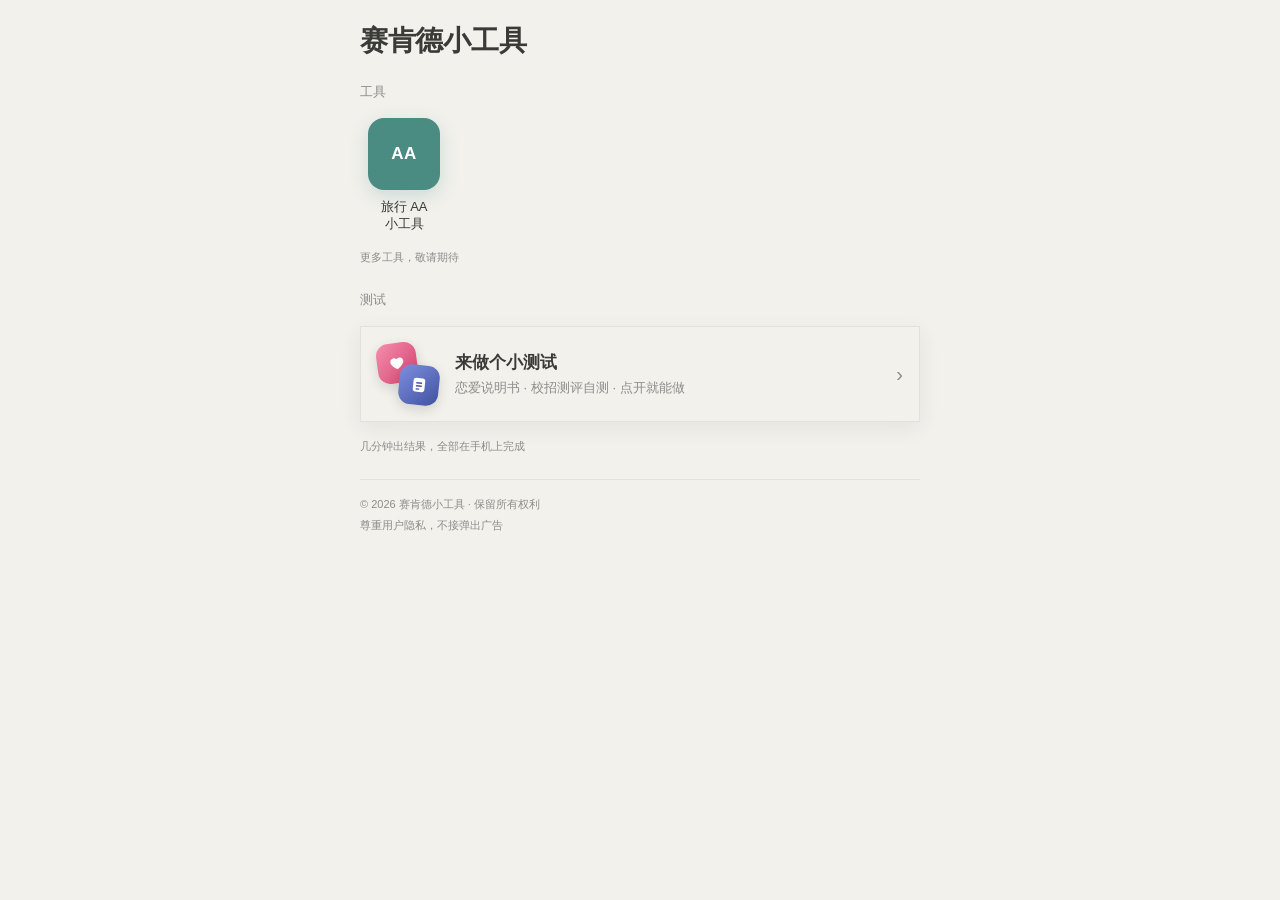
==== index.html @ a58ffacf "AA 入口恢复原样（图标只改网站 favicon）" ====
<!doctype html>
<html lang="zh-CN">
<head>
<meta charset="utf-8" />
<meta name="viewport" content="width=device-width, initial-scale=1, viewport-fit=cover" />
<title>赛肯德小工具</title>
<meta name="description" content="赛肯德小工具 · 旅行、出行、过日子用得上的小工具集合。" />
<meta name="theme-color" content="#4a8c82" media="(prefers-color-scheme: light)" />
<meta name="theme-color" content="#171917" media="(prefers-color-scheme: dark)" />
<meta name="apple-mobile-web-app-capable" content="yes" />
<meta name="mobile-web-app-capable" content="yes" />
<meta name="format-detection" content="telephone=no" />
<link rel="icon" href="data:image/svg+xml,%3Csvg xmlns='http://www.w3.org/2000/svg' viewBox='0 0 64 64'%3E%3Cdefs%3E%3ClinearGradient id='g' x1='0' y1='0' x2='1' y2='1'%3E%3Cstop offset='0' stop-color='%2363b8a9'/%3E%3Cstop offset='1' stop-color='%2331665e'/%3E%3C/linearGradient%3E%3C/defs%3E%3Crect width='64' height='64' rx='18' fill='url(%23g)'/%3E%3Cpath d='M43 22c-1.5-3.5-6-5.5-11.5-5.5-6.5 0-11 2.8-11 7.2 0 4.2 4.4 5.6 11 6.6 6.6 1 11 2.8 11 7.2 0 4.4-4.8 7.2-11.5 7.2-5.6 0-10.3-2-11.7-5.6' fill='none' stroke='%23fff' stroke-width='6.2' stroke-linecap='round'/%3E%3C/svg%3E" />
<link rel="apple-touch-icon" href="/icons/icon-brand-180.png" />
<style>
  :root {
    color-scheme: light dark;
    /* 设计令牌：字阶 5 档、间距 8pt 栅格、圆角两档（与工具页保持一致） */
    --fs-hero: 28px;
    --fs-title: 17px;
    --fs-body: 15px;
    --fs-sub: 13px;
    --fs-cap: 11px;
    --fw-regular: 400;
    --fw-medium: 500;
    --fw-semibold: 600;

    --sp-1: 4px; --sp-2: 8px; --sp-3: 12px; --sp-4: 16px; --sp-5: 24px;
    --r-card: 16px; --r-control: 12px; --r-pill: 999px;
    --tap-min: 44px; --btn-lg: 48px;

    --accent: #4a8c82;
    --accent: light-dark(#4a8c82, #7fbcb0);
    --accent-soft: #e9f2ef;
    --accent-soft: light-dark(#e9f2ef, rgba(127, 188, 176, .16));
    --accent-ink: #ffffff;
    --accent-ink: light-dark(#ffffff, #10181a);

    --text: rgba(42, 42, 38, .92);
    --text: light-dark(rgba(42, 42, 38, .92), rgba(238, 237, 233, .94));
    --muted: rgba(42, 42, 38, .5);
    --muted: light-dark(rgba(42, 42, 38, .5), rgba(238, 237, 233, .56));
    --line: rgba(42, 42, 38, .08);
    --line: light-dark(rgba(42, 42, 38, .08), rgba(255, 255, 255, .1));
    --surface: #ffffff;
    --surface: light-dark(#ffffff, #1c1e1d);
    --bg: #f2f1ec;
    --bg: light-dark(#f2f1ec, #171917);
  }
  * { box-sizing: border-box; }
  html, body { margin: 0; padding: 0; }
  body {
    background: var(--bg); color: var(--text);
    font-family: -apple-system, BlinkMacSystemFont, "PingFang SC", "Hiragino Sans GB", "Microsoft YaHei", sans-serif;
    font-size: var(--fs-body); line-height: 1.55;
    -webkit-font-smoothing: antialiased;
    padding: var(--sp-5) var(--sp-4) calc(var(--sp-5) + env(safe-area-inset-bottom));
    font-variant-numeric: tabular-nums;
    touch-action: manipulation;   /* 关掉连点两下触发的页面缩放 */
  }
  .wrap { max-width: 560px; margin: 0 auto; display: flex; flex-direction: column; gap: var(--sp-5); }

  .hero { display: flex; flex-direction: column; gap: var(--sp-3); }
  .hero h1 { margin: 0; font-size: var(--fs-hero); font-weight: var(--fw-semibold); line-height: 1.2; letter-spacing: -.01em; }
  .sec { display: flex; flex-direction: column; gap: var(--sp-4); }
  .sec h2 { margin: 0; font-size: var(--fs-sub); font-weight: var(--fw-medium); color: var(--muted); }

  .apps { display: flex; flex-wrap: wrap; gap: var(--sp-4); }
  .app {
    width: 88px; display: flex; flex-direction: column; align-items: center; gap: var(--sp-2);
    text-decoration: none; color: inherit; border-radius: var(--r-control);
  }
  .app-icon {
    width: 72px; height: 72px; border-radius: var(--r-card);
    background: var(--accent); color: var(--accent-ink);
    display: flex; align-items: center; justify-content: center;
    font-size: var(--fs-title); font-weight: var(--fw-semibold); letter-spacing: .03em;
    box-shadow: 0 6px 18px rgba(74, 140, 130, .22);
    transition: transform .14s ease;
  }
  .app:active .app-icon { transform: scale(.94); }
  .app:focus-visible { outline: 2px solid var(--accent); outline-offset: 4px; }
  .app-name { font-size: var(--fs-sub); line-height: 1.35; text-align: center; }

  /* 测试：与「工具」同级的入口，做成整宽卡片，比图标更大更醒目 */
  .feature {
    display: flex; align-items: center; gap: var(--sp-4);
    padding: var(--sp-4);
    border-radius: var(--r-big);
    text-decoration: none; color: inherit;
    background: var(--feature-bg);
    border: 1px solid var(--line);
    box-shadow: 0 6px 20px rgba(42, 42, 38, .07);
    transition: transform .14s ease, box-shadow .14s ease;
  }
  :root { --feature-bg: light-dark(linear-gradient(112deg, #fff2f7 0%, #ffffff 46%, #f1f4ff 100%), linear-gradient(112deg, rgba(245,143,174,.16) 0%, rgba(28,30,29,1) 46%, rgba(124,142,222,.16) 100%)); }
  .feature:active { transform: scale(.985); box-shadow: 0 3px 12px rgba(42, 42, 38, .1); }
  .feature:focus-visible { outline: 2px solid var(--accent); outline-offset: 3px; }

  .f-ic { flex: 0 0 auto; position: relative; width: 62px; height: 62px; }
  .f-ic span {
    position: absolute; width: 40px; height: 40px; border-radius: 12px;
    display: flex; align-items: center; justify-content: center;
    box-shadow: 0 4px 12px rgba(42, 42, 38, .16);
  }
  .f-ic span svg { width: 22px; height: 22px; display: block; }
  .f-ic .b1 { left: 0; top: 0; background: linear-gradient(135deg, #f58fae, #d2416f); transform: rotate(-8deg); }
  .f-ic .b2 { right: 0; bottom: 0; background: linear-gradient(135deg, #7c8ede, #41539f); transform: rotate(6deg); }

  .f-tx { flex: 1 1 auto; min-width: 0; display: flex; flex-direction: column; gap: 2px; }
  .f-tx strong { font-size: var(--fs-title); font-weight: var(--fw-semibold); }
  .f-tx span { font-size: var(--fs-sub); color: var(--muted); }
  .f-go { flex: 0 0 auto; color: var(--muted); font-size: 20px; line-height: 1; }

  .more { margin: 0; font-size: var(--fs-cap); color: var(--muted); }
  .ft { display: flex; flex-direction: column; gap: var(--sp-1); border-top: 1px solid var(--line); padding-top: var(--sp-4); }
  .ft p { margin: 0; font-size: var(--fs-cap); color: var(--muted); }

  @media (prefers-reduced-motion: reduce) { * { animation: none !important; transition: none !important; } }
</style>
</head>
<body>
  <main class="wrap">
    <header class="hero">
      <h1>赛肯德小工具</h1>
    </header>

    <section class="sec" aria-labelledby="tools-title">
      <h2 id="tools-title">工具</h2>
      <div class="apps">
        <a class="app" href="https://aa.saikende.cn/">
          <span class="app-icon" aria-hidden="true">AA</span>
          <span class="app-name">旅行 AA<br />小工具</span>
        </a>
      </div>
      <p class="more">更多工具，敬请期待</p>
    </section>

    <section class="sec" aria-labelledby="tests-title">
      <h2 id="tests-title">测试</h2>
      <a class="feature" href="./tests/">
        <span class="f-ic" aria-hidden="true">
          <span class="b1">
            <svg viewBox="0 0 64 64" fill="none"><path d="M32 50S13 39.6 13 27.6A10.6 10.6 0 0 1 32 21.2 10.6 10.6 0 0 1 51 27.6C51 39.6 32 50 32 50z" fill="#fff" /></svg>
          </span>
          <span class="b2">
            <svg viewBox="0 0 64 64" fill="none"><rect x="15" y="12" width="34" height="40" rx="8" fill="#fff" /><rect x="23" y="24" width="18" height="4" rx="2" fill="#41539f" /><rect x="23" y="33" width="18" height="4" rx="2" fill="#41539f" /><rect x="23" y="42" width="11" height="4" rx="2" fill="#41539f" /></svg>
          </span>
        </span>
        <span class="f-tx">
          <strong>来做个小测试</strong>
          <span>恋爱说明书 · 校招测评自测 · 点开就能做</span>
        </span>
        <span class="f-go" aria-hidden="true">›</span>
      </a>
      <p class="more">几分钟出结果，全部在手机上完成</p>
    </section>

    <footer class="ft">
      <p>© 2026 赛肯德小工具 · 保留所有权利</p>
      <p>尊重用户隐私，不接弹出广告</p>
    </footer>
  </main>
</body>
</html>
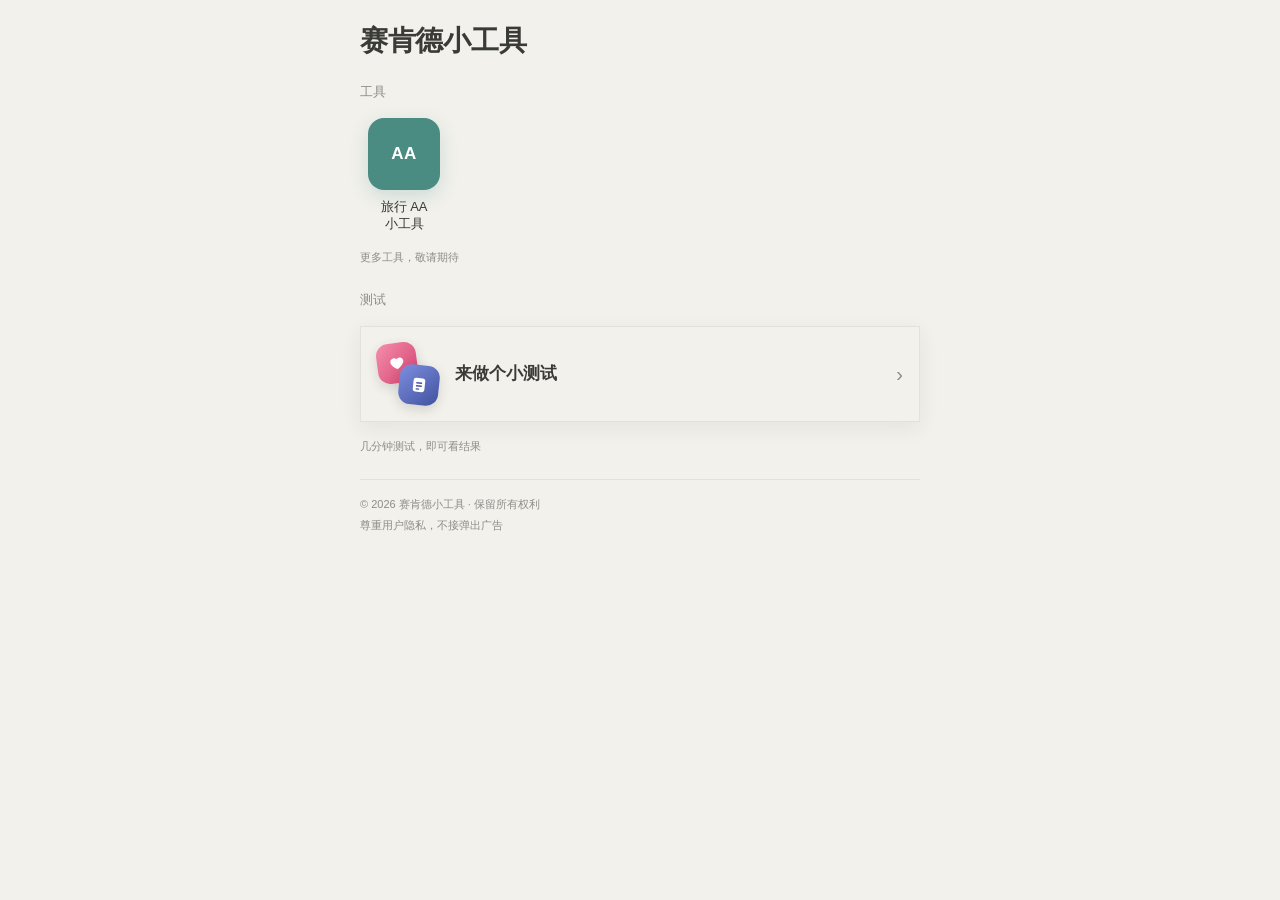
==== commit 06d33dbf: "图标改为蓝白渐变+断裂S；首页测试入口去掉问卷名称；文案调整" ====
--- a/index.html
+++ b/index.html
@@ -10,7 +10,7 @@
 <meta name="apple-mobile-web-app-capable" content="yes" />
 <meta name="mobile-web-app-capable" content="yes" />
 <meta name="format-detection" content="telephone=no" />
-<link rel="icon" href="data:image/svg+xml,%3Csvg xmlns='http://www.w3.org/2000/svg' viewBox='0 0 64 64'%3E%3Cdefs%3E%3ClinearGradient id='g' x1='0' y1='0' x2='1' y2='1'%3E%3Cstop offset='0' stop-color='%2363b8a9'/%3E%3Cstop offset='1' stop-color='%2331665e'/%3E%3C/linearGradient%3E%3C/defs%3E%3Crect width='64' height='64' rx='18' fill='url(%23g)'/%3E%3Cpath d='M43 22c-1.5-3.5-6-5.5-11.5-5.5-6.5 0-11 2.8-11 7.2 0 4.2 4.4 5.6 11 6.6 6.6 1 11 2.8 11 7.2 0 4.4-4.8 7.2-11.5 7.2-5.6 0-10.3-2-11.7-5.6' fill='none' stroke='%23fff' stroke-width='6.2' stroke-linecap='round'/%3E%3C/svg%3E" />
+<link rel="icon" href="data:image/svg+xml,%3Csvg xmlns='http://www.w3.org/2000/svg' viewBox='0 0 64 64'%3E%3Cdefs%3E%3ClinearGradient id='bg' x1='0' y1='0' x2='1' y2='1'%3E%3Cstop offset='0' stop-color='%23a9c8ff'/%3E%3Cstop offset='.5' stop-color='%235b8cf5'/%3E%3Cstop offset='1' stop-color='%231c47c4'/%3E%3C/linearGradient%3E%3ClinearGradient id='sh' x1='0' y1='1' x2='0' y2='0'%3E%3Cstop offset='0' stop-color='%23ffffff' stop-opacity='0'/%3E%3Cstop offset='1' stop-color='%23ffffff' stop-opacity='.22'/%3E%3C/linearGradient%3E%3C/defs%3E%3Crect width='64' height='64' rx='18' fill='url(%23bg)'/%3E%3Crect width='64' height='64' rx='18' fill='url(%23sh)'/%3E%3Cpath d='M45 23c-2-6.6-7.5-9-13.5-9-7 0-12.5 3.6-12.5 9 0 4.4 3.6 6.6 9.5 8' fill='none' stroke='%23ffffff' stroke-width='7.6' stroke-linecap='round'/%3E%3Cpath d='M36 33.5c6.5 1.7 9 4.1 9 8 0 5.7-5.8 9.1-13 9.1-6.5 0-11.4-2.4-13-8' fill='none' stroke='%23ffffff' stroke-width='7.6' stroke-linecap='round'/%3E%3C/svg%3E" />
 <link rel="apple-touch-icon" href="/icons/icon-brand-180.png" />
 <style>
   :root {
@@ -149,11 +149,10 @@
         </span>
         <span class="f-tx">
           <strong>来做个小测试</strong>
-          <span>恋爱说明书 · 校招测评自测 · 点开就能做</span>
         </span>
         <span class="f-go" aria-hidden="true">›</span>
       </a>
-      <p class="more">几分钟出结果，全部在手机上完成</p>
+      <p class="more">几分钟测试，即可看结果</p>
     </section>
 
     <footer class="ft">
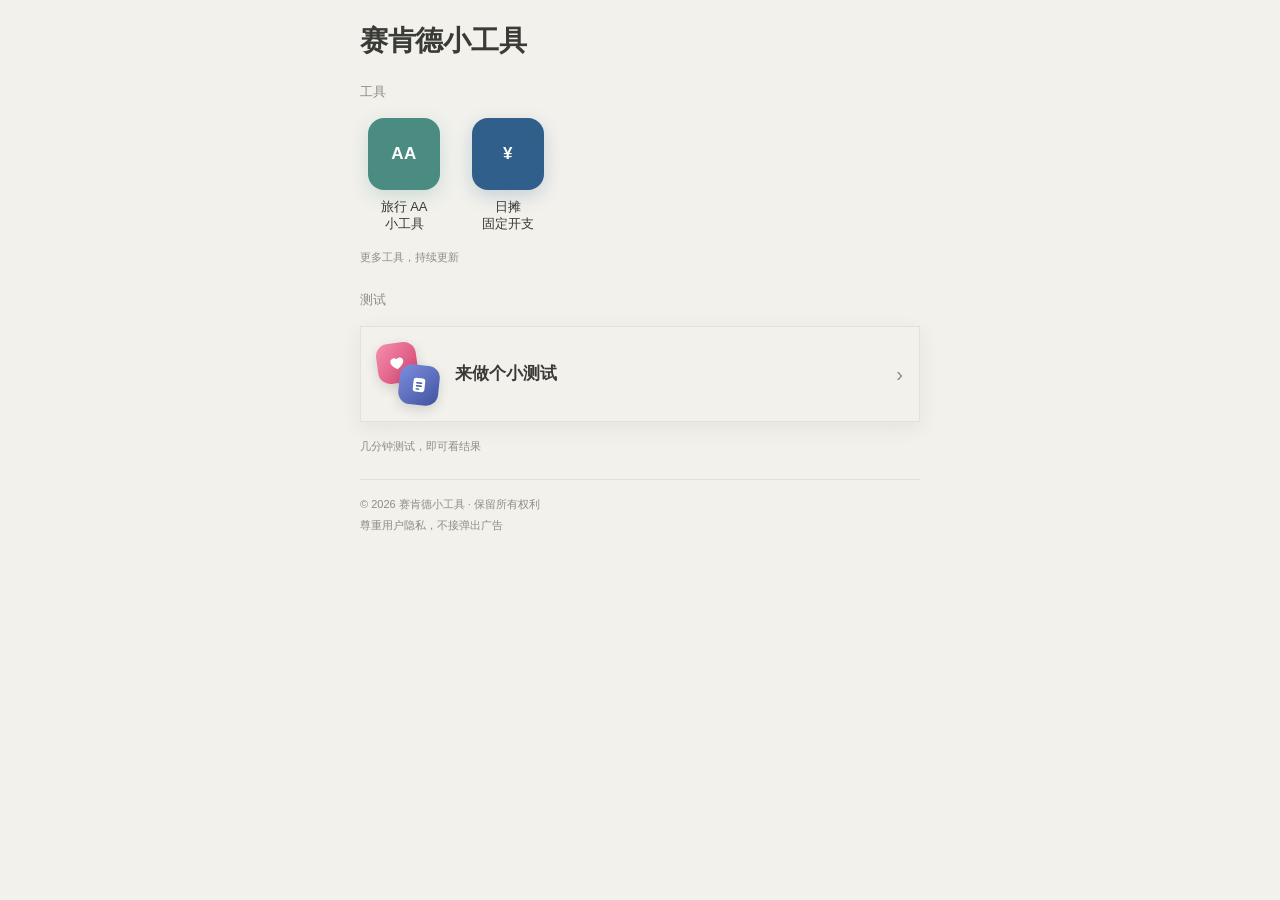
==== commit f787d999: "feat: add 日摊 tool entry" ====
--- a/index.html
+++ b/index.html
@@ -78,6 +78,11 @@
     box-shadow: 0 6px 18px rgba(74, 140, 130, .22);
     transition: transform .14s ease;
   }
+  .app-icon.daily {
+    background: light-dark(#2f5f8a, #8db9dc);
+    color: light-dark(#fffdf8, #0e1a24);
+    box-shadow: 0 6px 18px rgba(47, 95, 138, .22);
+  }
   .app:active .app-icon { transform: scale(.94); }
   .app:focus-visible { outline: 2px solid var(--accent); outline-offset: 4px; }
   .app-name { font-size: var(--fs-sub); line-height: 1.35; text-align: center; }
@@ -132,8 +137,12 @@
           <span class="app-icon" aria-hidden="true">AA</span>
           <span class="app-name">旅行 AA<br />小工具</span>
         </a>
+        <a class="app" href="https://daily.saikende.cn/">
+          <span class="app-icon daily" aria-hidden="true">¥</span>
+          <span class="app-name">日摊<br />固定开支</span>
+        </a>
       </div>
-      <p class="more">更多工具，敬请期待</p>
+      <p class="more">更多工具，持续更新</p>
     </section>
 
     <section class="sec" aria-labelledby="tests-title">
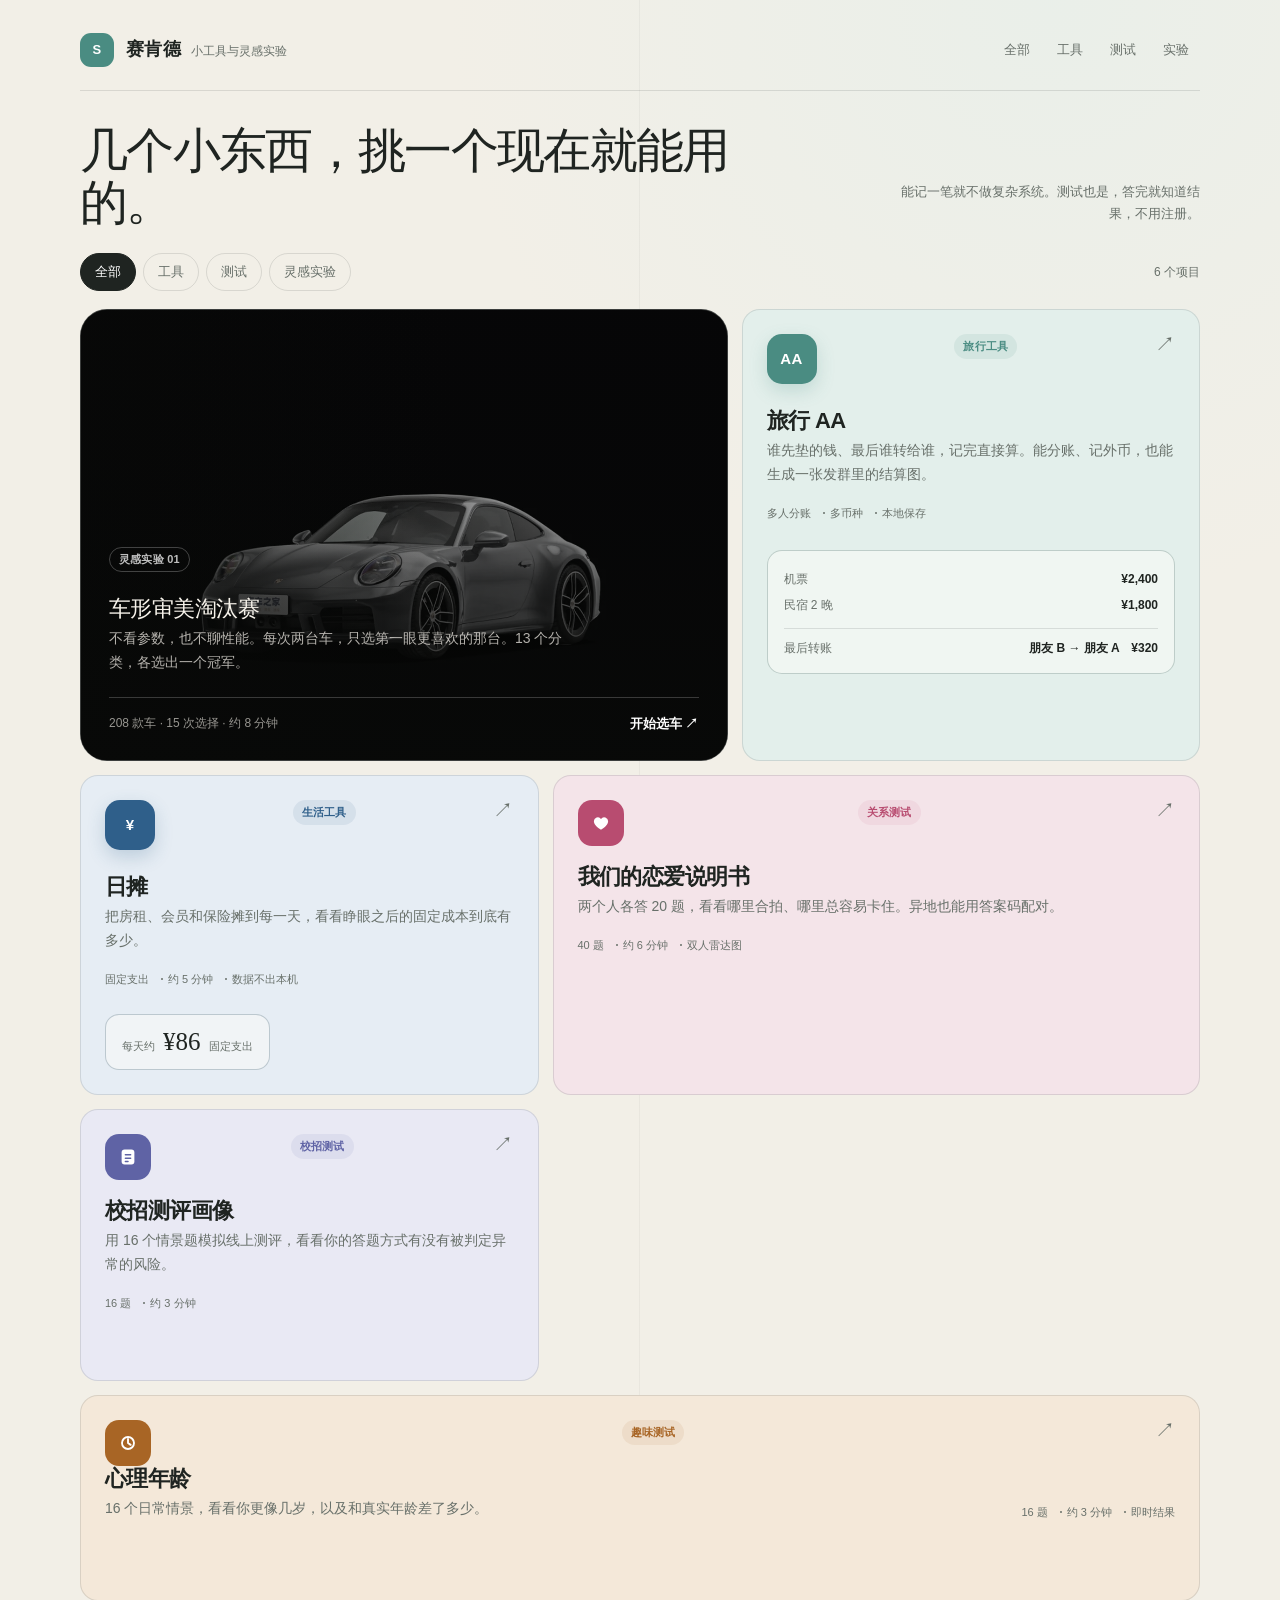
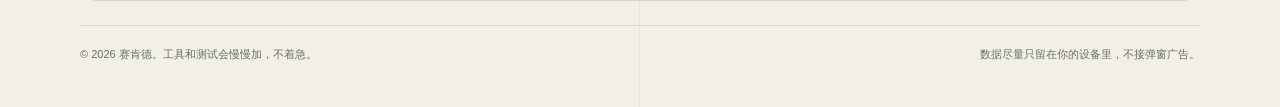
==== commit edc6876d: "重做项目首页并上线车型审美实验" ====
--- a/index.html
+++ b/index.html
@@ -3,171 +3,311 @@
 <head>
 <meta charset="utf-8" />
 <meta name="viewport" content="width=device-width, initial-scale=1, viewport-fit=cover" />
-<title>赛肯德小工具</title>
-<meta name="description" content="赛肯德小工具 · 旅行、出行、过日子用得上的小工具集合。" />
-<meta name="theme-color" content="#4a8c82" media="(prefers-color-scheme: light)" />
+<title>赛肯德｜小工具、测试和灵感实验</title>
+<meta name="description" content="旅行分账、固定支出、关系测试和车型审美实验，几个能直接用的小东西。" />
+<meta name="theme-color" content="#f2efe7" media="(prefers-color-scheme: light)" />
 <meta name="theme-color" content="#171917" media="(prefers-color-scheme: dark)" />
 <meta name="apple-mobile-web-app-capable" content="yes" />
 <meta name="mobile-web-app-capable" content="yes" />
 <meta name="format-detection" content="telephone=no" />
-<link rel="icon" href="data:image/svg+xml,%3Csvg xmlns='http://www.w3.org/2000/svg' viewBox='0 0 64 64'%3E%3Cdefs%3E%3ClinearGradient id='bg' x1='0' y1='0' x2='1' y2='1'%3E%3Cstop offset='0' stop-color='%23a9c8ff'/%3E%3Cstop offset='.5' stop-color='%235b8cf5'/%3E%3Cstop offset='1' stop-color='%231c47c4'/%3E%3C/linearGradient%3E%3ClinearGradient id='sh' x1='0' y1='1' x2='0' y2='0'%3E%3Cstop offset='0' stop-color='%23ffffff' stop-opacity='0'/%3E%3Cstop offset='1' stop-color='%23ffffff' stop-opacity='.22'/%3E%3C/linearGradient%3E%3C/defs%3E%3Crect width='64' height='64' rx='18' fill='url(%23bg)'/%3E%3Crect width='64' height='64' rx='18' fill='url(%23sh)'/%3E%3Cpath d='M45 23c-2-6.6-7.5-9-13.5-9-7 0-12.5 3.6-12.5 9 0 4.4 3.6 6.6 9.5 8' fill='none' stroke='%23ffffff' stroke-width='7.6' stroke-linecap='round'/%3E%3Cpath d='M36 33.5c6.5 1.7 9 4.1 9 8 0 5.7-5.8 9.1-13 9.1-6.5 0-11.4-2.4-13-8' fill='none' stroke='%23ffffff' stroke-width='7.6' stroke-linecap='round'/%3E%3C/svg%3E" />
+<link rel="icon" href="data:image/svg+xml,%3Csvg xmlns='http://www.w3.org/2000/svg' viewBox='0 0 64 64'%3E%3Crect width='64' height='64' rx='17' fill='%234a8c82'/%3E%3Cpath d='M42 23c-2-5.6-6.3-8-11.7-8-6.2 0-10.8 3.2-10.8 8 0 3.8 3 5.7 8.2 7' fill='none' stroke='%23fff' stroke-width='6.5' stroke-linecap='round'/%3E%3Cpath d='M34 32c5.8 1.5 8 3.7 8 7.2 0 5-5.1 8.1-11.5 8.1-5.8 0-10.1-2.2-11.5-7.2' fill='none' stroke='%23fff' stroke-width='6.5' stroke-linecap='round'/%3E%3C/svg%3E" />
 <link rel="apple-touch-icon" href="/icons/icon-brand-180.png" />
 <style>
   :root {
     color-scheme: light dark;
-    /* 设计令牌：字阶 5 档、间距 8pt 栅格、圆角两档（与工具页保持一致） */
-    --fs-hero: 28px;
-    --fs-title: 17px;
-    --fs-body: 15px;
-    --fs-sub: 13px;
-    --fs-cap: 11px;
-    --fw-regular: 400;
-    --fw-medium: 500;
-    --fw-semibold: 600;
-
-    --sp-1: 4px; --sp-2: 8px; --sp-3: 12px; --sp-4: 16px; --sp-5: 24px;
-    --r-card: 16px; --r-control: 12px; --r-pill: 999px;
-    --tap-min: 44px; --btn-lg: 48px;
-
-    --accent: #4a8c82;
-    --accent: light-dark(#4a8c82, #7fbcb0);
-    --accent-soft: #e9f2ef;
-    --accent-soft: light-dark(#e9f2ef, rgba(127, 188, 176, .16));
-    --accent-ink: #ffffff;
-    --accent-ink: light-dark(#ffffff, #10181a);
-
-    --text: rgba(42, 42, 38, .92);
-    --text: light-dark(rgba(42, 42, 38, .92), rgba(238, 237, 233, .94));
-    --muted: rgba(42, 42, 38, .5);
-    --muted: light-dark(rgba(42, 42, 38, .5), rgba(238, 237, 233, .56));
-    --line: rgba(42, 42, 38, .08);
-    --line: light-dark(rgba(42, 42, 38, .08), rgba(255, 255, 255, .1));
-    --surface: #ffffff;
-    --surface: light-dark(#ffffff, #1c1e1d);
-    --bg: #f2f1ec;
-    --bg: light-dark(#f2f1ec, #171917);
+    --paper: light-dark(#f2efe7, #171917);
+    --paper-2: light-dark(#e9e5db, #202321);
+    --surface: light-dark(#fffdf8, #1c1f1d);
+    --ink: light-dark(#1f2421, #f0eee8);
+    --muted: light-dark(#68706a, #a5aca7);
+    --line: light-dark(rgba(31, 36, 33, .12), rgba(240, 238, 232, .12));
+    --line-strong: light-dark(rgba(31, 36, 33, .24), rgba(240, 238, 232, .24));
+    --mint: #4a8c82;
+    --mint-soft: light-dark(#e3efeb, rgba(74, 140, 130, .15));
+    --blue: #2f5f8a;
+    --blue-soft: light-dark(#e6edf4, rgba(89, 139, 184, .15));
+    --rose: #b84c70;
+    --rose-soft: light-dark(#f4e4e9, rgba(184, 76, 112, .14));
+    --violet: #5f63a5;
+    --violet-soft: light-dark(#e9e9f4, rgba(113, 117, 177, .16));
+    --amber: #a86525;
+    --amber-soft: light-dark(#f4e8d9, rgba(194, 133, 68, .15));
+    --focus: color-mix(in srgb, var(--mint) 70%, white);
+    --serif: "Songti SC", "STSong", "Noto Serif CJK SC", "Times New Roman", serif;
+    --sans: -apple-system, BlinkMacSystemFont, "PingFang SC", "Hiragino Sans GB", "Microsoft YaHei", sans-serif;
+    --radius: 22px;
   }
   * { box-sizing: border-box; }
-  html, body { margin: 0; padding: 0; }
+  html { min-width: 320px; background: var(--paper); }
   body {
-    background: var(--bg); color: var(--text);
-    font-family: -apple-system, BlinkMacSystemFont, "PingFang SC", "Hiragino Sans GB", "Microsoft YaHei", sans-serif;
-    font-size: var(--fs-body); line-height: 1.55;
+    margin: 0;
+    color: var(--ink);
+    background:
+      linear-gradient(90deg, transparent 0, transparent calc(50% - .5px), color-mix(in srgb, var(--line) 36%, transparent) calc(50% - .5px), transparent calc(50% + .5px), transparent 100%),
+      radial-gradient(circle at 82% 0%, color-mix(in srgb, var(--mint-soft) 55%, transparent), transparent 30%),
+      var(--paper);
+    font-family: var(--sans);
+    font-size: 15px;
+    line-height: 1.55;
     -webkit-font-smoothing: antialiased;
-    padding: var(--sp-5) var(--sp-4) calc(var(--sp-5) + env(safe-area-inset-bottom));
-    font-variant-numeric: tabular-nums;
-    touch-action: manipulation;   /* 关掉连点两下触发的页面缩放 */
-  }
-  .wrap { max-width: 560px; margin: 0 auto; display: flex; flex-direction: column; gap: var(--sp-5); }
-
-  .hero { display: flex; flex-direction: column; gap: var(--sp-3); }
-  .hero h1 { margin: 0; font-size: var(--fs-hero); font-weight: var(--fw-semibold); line-height: 1.2; letter-spacing: -.01em; }
-  .sec { display: flex; flex-direction: column; gap: var(--sp-4); }
-  .sec h2 { margin: 0; font-size: var(--fs-sub); font-weight: var(--fw-medium); color: var(--muted); }
-
-  .apps { display: flex; flex-wrap: wrap; gap: var(--sp-4); }
-  .app {
-    width: 88px; display: flex; flex-direction: column; align-items: center; gap: var(--sp-2);
-    text-decoration: none; color: inherit; border-radius: var(--r-control);
-  }
-  .app-icon {
-    width: 72px; height: 72px; border-radius: var(--r-card);
-    background: var(--accent); color: var(--accent-ink);
-    display: flex; align-items: center; justify-content: center;
-    font-size: var(--fs-title); font-weight: var(--fw-semibold); letter-spacing: .03em;
-    box-shadow: 0 6px 18px rgba(74, 140, 130, .22);
-    transition: transform .14s ease;
-  }
-  .app-icon.daily {
-    background: light-dark(#2f5f8a, #8db9dc);
-    color: light-dark(#fffdf8, #0e1a24);
-    box-shadow: 0 6px 18px rgba(47, 95, 138, .22);
-  }
-  .app:active .app-icon { transform: scale(.94); }
-  .app:focus-visible { outline: 2px solid var(--accent); outline-offset: 4px; }
-  .app-name { font-size: var(--fs-sub); line-height: 1.35; text-align: center; }
-
-  /* 测试：与「工具」同级的入口，做成整宽卡片，比图标更大更醒目 */
-  .feature {
-    display: flex; align-items: center; gap: var(--sp-4);
-    padding: var(--sp-4);
-    border-radius: var(--r-big);
-    text-decoration: none; color: inherit;
-    background: var(--feature-bg);
-    border: 1px solid var(--line);
-    box-shadow: 0 6px 20px rgba(42, 42, 38, .07);
-    transition: transform .14s ease, box-shadow .14s ease;
-  }
-  :root { --feature-bg: light-dark(linear-gradient(112deg, #fff2f7 0%, #ffffff 46%, #f1f4ff 100%), linear-gradient(112deg, rgba(245,143,174,.16) 0%, rgba(28,30,29,1) 46%, rgba(124,142,222,.16) 100%)); }
-  .feature:active { transform: scale(.985); box-shadow: 0 3px 12px rgba(42, 42, 38, .1); }
-  .feature:focus-visible { outline: 2px solid var(--accent); outline-offset: 3px; }
-
-  .f-ic { flex: 0 0 auto; position: relative; width: 62px; height: 62px; }
-  .f-ic span {
-    position: absolute; width: 40px; height: 40px; border-radius: 12px;
-    display: flex; align-items: center; justify-content: center;
-    box-shadow: 0 4px 12px rgba(42, 42, 38, .16);
-  }
-  .f-ic span svg { width: 22px; height: 22px; display: block; }
-  .f-ic .b1 { left: 0; top: 0; background: linear-gradient(135deg, #f58fae, #d2416f); transform: rotate(-8deg); }
-  .f-ic .b2 { right: 0; bottom: 0; background: linear-gradient(135deg, #7c8ede, #41539f); transform: rotate(6deg); }
-
-  .f-tx { flex: 1 1 auto; min-width: 0; display: flex; flex-direction: column; gap: 2px; }
-  .f-tx strong { font-size: var(--fs-title); font-weight: var(--fw-semibold); }
-  .f-tx span { font-size: var(--fs-sub); color: var(--muted); }
-  .f-go { flex: 0 0 auto; color: var(--muted); font-size: 20px; line-height: 1; }
-
-  .more { margin: 0; font-size: var(--fs-cap); color: var(--muted); }
-  .ft { display: flex; flex-direction: column; gap: var(--sp-1); border-top: 1px solid var(--line); padding-top: var(--sp-4); }
-  .ft p { margin: 0; font-size: var(--fs-cap); color: var(--muted); }
-
-  @media (prefers-reduced-motion: reduce) { * { animation: none !important; transition: none !important; } }
+    text-rendering: optimizeLegibility;
+  }
+  a { color: inherit; }
+  button { font: inherit; color: inherit; }
+  button, a { -webkit-tap-highlight-color: transparent; }
+  :focus-visible { outline: 3px solid var(--focus); outline-offset: 3px; }
+  .sr-only { position: absolute; width: 1px; height: 1px; padding: 0; margin: -1px; overflow: hidden; clip: rect(0, 0, 0, 0); white-space: nowrap; border: 0; }
+  .page { width: min(100% - 36px, 1120px); margin: 0 auto; padding: 22px 0 44px; }
+
+  .top { display: flex; align-items: center; justify-content: space-between; gap: 24px; padding: 10px 0 22px; border-bottom: 1px solid var(--line); }
+  .brand { display: flex; align-items: center; gap: 12px; text-decoration: none; }
+  .brand-mark { display: grid; width: 34px; height: 34px; place-items: center; border-radius: 11px; color: white; background: var(--mint); font-size: 13px; font-weight: 750; letter-spacing: .02em; }
+  .brand-copy { display: flex; align-items: baseline; gap: 10px; }
+  .brand-name { margin: 0; font-size: 18px; line-height: 1; letter-spacing: .02em; font-weight: 700; }
+  .brand-note { color: var(--muted); font-size: 12px; white-space: nowrap; }
+  .nav { display: flex; align-items: center; gap: 5px; }
+  .nav a { padding: 8px 11px; border-radius: 999px; color: var(--muted); font-size: 13px; text-decoration: none; transition: color .15s ease, background .15s ease; }
+  .nav a:hover { color: var(--ink); background: var(--paper-2); }
+
+  .intro { display: flex; align-items: flex-end; justify-content: space-between; gap: 28px; padding: 34px 0 24px; }
+  .intro h2 { margin: 0; max-width: 690px; font-family: var(--serif); font-size: clamp(28px, 4vw, 48px); font-weight: 500; line-height: 1.08; letter-spacing: -.035em; }
+  .intro p { max-width: 300px; margin: 0 0 4px; color: var(--muted); font-size: 13px; line-height: 1.7; text-align: right; }
+
+  .filters { display: flex; flex-wrap: wrap; align-items: center; gap: 7px; margin: 0 0 18px; }
+  .filter { min-height: 38px; padding: 0 14px; border: 1px solid var(--line); border-radius: 999px; color: var(--muted); background: transparent; cursor: pointer; font-size: 13px; transition: color .15s ease, background .15s ease, border-color .15s ease; }
+  .filter:hover { color: var(--ink); border-color: var(--line-strong); }
+  .filter[aria-pressed="true"] { color: white; background: var(--ink); border-color: var(--ink); }
+  .filter-count { margin-left: auto; color: var(--muted); font-size: 12px; }
+
+  .grid { display: grid; grid-template-columns: repeat(12, minmax(0, 1fr)); gap: 14px; }
+  .project { position: relative; min-height: 220px; overflow: hidden; border: 1px solid var(--line); border-radius: 18px; text-decoration: none; isolation: isolate; transition: transform .18s ease, border-color .18s ease; }
+  .project:hover { transform: translateY(-2px); border-color: var(--line-strong); }
+  .project:active { transform: translateY(0) scale(.995); }
+  .project[hidden] { display: none; }
+  .project:focus-visible { outline-offset: 4px; }
+
+  .project--car { grid-column: span 7; min-height: 452px; border-color: rgba(255,255,255,.18); border-radius: 27px; color: #f7f3eb; background: #111312; }
+  .project--car img { position: absolute; z-index: -2; inset: 0; width: 100%; height: 100%; object-fit: cover; object-position: 54% center; filter: saturate(.32) contrast(1.03) brightness(.68); transition: transform .7s cubic-bezier(.2,.7,.2,1), filter .35s ease; }
+  .project--car::after { position: absolute; z-index: -1; inset: 0; background: linear-gradient(180deg, rgba(8,9,8,.08) 16%, rgba(8,9,8,.18) 45%, rgba(8,9,8,.93) 100%), linear-gradient(90deg, rgba(8,9,8,.6), transparent 58%); content: ""; }
+  .project--car:hover img { transform: scale(1.025); filter: saturate(.42) contrast(1.03) brightness(.74); }
+  .car-copy { position: absolute; right: 28px; bottom: 26px; left: 28px; }
+  .car-copy h3 { max-width: 500px; margin: 9px 0 8px; font-family: var(--serif); font-size: clamp(34px, 4.4vw, 57px); font-weight: 500; line-height: .98; letter-spacing: -.04em; }
+  .car-copy p { max-width: 470px; margin: 0; color: rgba(247,243,235,.72); font-size: 14px; line-height: 1.7; }
+  .car-foot { display: flex; align-items: center; justify-content: space-between; gap: 16px; margin-top: 22px; padding-top: 16px; border-top: 1px solid rgba(255,255,255,.2); font-size: 12px; color: rgba(247,243,235,.6); }
+  .car-cta { color: #fff; font-size: 13px; font-weight: 600; }
+
+  .project--aa, .project--daily { grid-column: span 5; padding: 24px; }
+  .project--aa { background: var(--mint-soft); }
+  .project--daily { background: var(--blue-soft); }
+  .tool-top { display: flex; align-items: flex-start; justify-content: space-between; gap: 16px; }
+  .tool-icon { display: grid; width: 50px; height: 50px; place-items: center; border-radius: 15px; color: #fff; background: var(--mint); font-size: 15px; font-weight: 750; letter-spacing: .02em; box-shadow: 0 7px 18px color-mix(in srgb, var(--mint) 22%, transparent); }
+  .project--daily .tool-icon { background: var(--blue); box-shadow: 0 7px 18px color-mix(in srgb, var(--blue) 22%, transparent); }
+  .card-arrow { color: var(--muted); font-size: 20px; line-height: 1; }
+  .project h3 { margin: 24px 0 6px; font-size: 22px; line-height: 1.15; letter-spacing: -.025em; }
+  .project .desc { margin: 0; color: var(--muted); font-size: 14px; line-height: 1.7; }
+  .meta { display: flex; flex-wrap: wrap; gap: 7px 12px; margin-top: 18px; color: var(--muted); font-size: 11px; }
+  .meta span { display: inline-flex; align-items: center; gap: 5px; }
+  .meta span + span::before { width: 2px; height: 2px; border-radius: 50%; background: currentColor; content: ""; }
+  .label { display: inline-flex; align-items: center; min-height: 25px; padding: 0 9px; border-radius: 999px; font-size: 11px; font-weight: 650; letter-spacing: .02em; }
+  .project--car .label { color: rgba(255,255,255,.74); border: 1px solid rgba(255,255,255,.24); }
+  .project--aa .label { color: var(--mint); background: color-mix(in srgb, var(--mint) 10%, transparent); }
+  .project--daily .label { color: var(--blue); background: color-mix(in srgb, var(--blue) 9%, transparent); }
+  .ledger-preview {
+    margin-top: 28px; padding: 15px 16px; border: 1px solid color-mix(in srgb, var(--mint) 18%, var(--line));
+    border-radius: 15px; background: color-mix(in srgb, var(--surface) 48%, transparent);
+  }
+  .ledger-line { display: flex; align-items: baseline; justify-content: space-between; gap: 14px; padding: 4px 0; color: var(--muted); font-size: 12px; }
+  .ledger-line b { color: var(--ink); font-size: 12px; font-variant-numeric: tabular-nums; }
+  .ledger-transfer { display: flex; align-items: baseline; justify-content: space-between; gap: 14px; margin-top: 9px; padding-top: 10px; border-top: 1px solid var(--line); font-size: 12px; }
+  .ledger-transfer span { color: var(--muted); }
+  .ledger-transfer strong { font-weight: 650; }
+  .daily-preview {
+    display: flex; align-items: baseline; gap: 8px; width: fit-content; margin-top: 26px; padding: 14px 16px;
+    border: 1px solid color-mix(in srgb, var(--blue) 16%, var(--line)); border-radius: 14px;
+    background: color-mix(in srgb, var(--surface) 46%, transparent);
+  }
+  .daily-preview span { color: var(--muted); font-size: 11px; }
+  .daily-preview strong { font-family: var(--serif); font-size: 25px; font-weight: 500; line-height: 1; }
+  .daily-preview em { color: var(--muted); font-size: 11px; font-style: normal; }
+
+  .project--love, .project--campus, .project--age { grid-column: span 6; min-height: 272px; padding: 24px; background: var(--surface); }
+  .project--love { grid-column: span 7; background: var(--rose-soft); }
+  .project--campus { grid-column: span 5; background: var(--violet-soft); }
+  .project--age { grid-column: span 12; min-height: 206px; background: var(--amber-soft); }
+  .test-head { display: flex; align-items: flex-start; justify-content: space-between; gap: 18px; }
+  .test-icon { display: grid; width: 46px; height: 46px; flex: none; place-items: center; border-radius: 14px; color: white; background: var(--rose); }
+  .project--campus .test-icon { background: var(--violet); }
+  .project--age .test-icon { background: var(--amber); }
+  .test-icon svg { width: 24px; height: 24px; }
+  .test-copy { display: flex; flex: 1; min-width: 0; flex-direction: column; justify-content: space-between; }
+  .project--age .test-copy { display: grid; grid-template-columns: minmax(0, 1fr) auto; gap: 22px; align-items: end; }
+  .project--age h3 { margin-top: 4px; }
+  .project--age .meta { justify-content: flex-end; margin-top: 0; }
+  .project--love h3, .project--campus h3, .project--age h3 { margin-top: 18px; }
+  .project--age h3 { margin-top: 0; }
+  .project--love .label { color: var(--rose); background: color-mix(in srgb, var(--rose) 8%, transparent); }
+  .project--campus .label { color: var(--violet); background: color-mix(in srgb, var(--violet) 9%, transparent); }
+  .project--age .label { color: var(--amber); background: color-mix(in srgb, var(--amber) 9%, transparent); }
+
+  .foot { display: flex; align-items: center; justify-content: space-between; gap: 24px; margin-top: 24px; padding-top: 20px; border-top: 1px solid var(--line); color: var(--muted); font-size: 11px; }
+  .foot p { margin: 0; }
+
+  @media (max-width: 860px) {
+    .intro { display: block; }
+    .intro p { margin-top: 12px; text-align: left; }
+    .project--car { grid-column: span 12; min-height: 420px; }
+    .project--aa, .project--daily { grid-column: span 6; }
+    .project--love, .project--campus { grid-column: span 6; }
+  }
+  @media (max-width: 620px) {
+    .page { width: min(100% - 28px, 1120px); padding-top: 14px; }
+    .top { align-items: flex-start; padding-bottom: 16px; }
+    .brand-note { display: none; }
+    .nav { gap: 1px; }
+    .nav a { padding: 8px 7px; font-size: 12px; }
+    .intro { padding: 26px 0 18px; }
+    .intro h2 { font-size: 31px; }
+    .filters { gap: 6px; }
+    .filter { min-height: 36px; padding: 0 12px; font-size: 12px; }
+    .filter-count { width: 100%; margin: 2px 0 0; }
+    .grid { display: flex; flex-direction: column; }
+    .project, .project--car, .project--aa, .project--daily, .project--love, .project--campus, .project--age { width: 100%; min-height: 250px; }
+    .project--car { min-height: 420px; }
+    .project--age { min-height: 245px; }
+    .project--age .test-copy { display: flex; }
+    .project--age h3 { margin-top: 18px; }
+    .project--age .meta { justify-content: flex-start; margin-top: 18px; }
+    .car-copy { right: 21px; bottom: 22px; left: 21px; }
+    .car-copy h3 { font-size: 40px; }
+    .foot { display: block; }
+    .foot p + p { margin-top: 5px; }
+  }
+  @media (prefers-reduced-motion: reduce) {
+    *, *::before, *::after { scroll-behavior: auto !important; transition: none !important; }
+  }
 </style>
 </head>
 <body>
-  <main class="wrap">
-    <header class="hero">
-      <h1>赛肯德小工具</h1>
-    </header>
-
-    <section class="sec" aria-labelledby="tools-title">
-      <h2 id="tools-title">工具</h2>
-      <div class="apps">
-        <a class="app" href="https://aa.saikende.cn/">
-          <span class="app-icon" aria-hidden="true">AA</span>
-          <span class="app-name">旅行 AA<br />小工具</span>
-        </a>
-        <a class="app" href="https://daily.saikende.cn/">
-          <span class="app-icon daily" aria-hidden="true">¥</span>
-          <span class="app-name">日摊<br />固定开支</span>
-        </a>
-      </div>
-      <p class="more">更多工具，持续更新</p>
-    </section>
-
-    <section class="sec" aria-labelledby="tests-title">
-      <h2 id="tests-title">测试</h2>
-      <a class="feature" href="./tests/">
-        <span class="f-ic" aria-hidden="true">
-          <span class="b1">
-            <svg viewBox="0 0 64 64" fill="none"><path d="M32 50S13 39.6 13 27.6A10.6 10.6 0 0 1 32 21.2 10.6 10.6 0 0 1 51 27.6C51 39.6 32 50 32 50z" fill="#fff" /></svg>
-          </span>
-          <span class="b2">
-            <svg viewBox="0 0 64 64" fill="none"><rect x="15" y="12" width="34" height="40" rx="8" fill="#fff" /><rect x="23" y="24" width="18" height="4" rx="2" fill="#41539f" /><rect x="23" y="33" width="18" height="4" rx="2" fill="#41539f" /><rect x="23" y="42" width="11" height="4" rx="2" fill="#41539f" /></svg>
-          </span>
-        </span>
-        <span class="f-tx">
-          <strong>来做个小测试</strong>
-        </span>
-        <span class="f-go" aria-hidden="true">›</span>
-      </a>
-      <p class="more">几分钟测试，即可看结果</p>
-    </section>
-
-    <footer class="ft">
-      <p>© 2026 赛肯德小工具 · 保留所有权利</p>
-      <p>尊重用户隐私，不接弹出广告</p>
-    </footer>
-  </main>
+<main class="page">
+  <header class="top">
+    <a class="brand" href="/" aria-label="赛肯德首页">
+      <span class="brand-mark" aria-hidden="true">S</span>
+      <span class="brand-copy"><h1 class="brand-name">赛肯德</h1><span class="brand-note">小工具与灵感实验</span></span>
+    </a>
+    <nav class="nav" aria-label="页面分类">
+      <a href="#projects" data-jump="all">全部</a>
+      <a href="#projects" data-jump="tool">工具</a>
+      <a href="#projects" data-jump="test">测试</a>
+      <a href="#projects" data-jump="experiment">实验</a>
+    </nav>
+  </header>
+
+  <section class="intro" aria-labelledby="intro-title">
+    <h2 id="intro-title">几个小东西，挑一个现在就能用的。</h2>
+    <p>能记一笔就不做复杂系统。测试也是，答完就知道结果，不用注册。</p>
+  </section>
+
+  <div class="filters" id="projects" aria-label="筛选项目">
+    <button class="filter" type="button" data-filter="all" aria-pressed="true">全部</button>
+    <button class="filter" type="button" data-filter="tool" aria-pressed="false">工具</button>
+    <button class="filter" type="button" data-filter="test" aria-pressed="false">测试</button>
+    <button class="filter" type="button" data-filter="experiment" aria-pressed="false">灵感实验</button>
+    <span class="filter-count" id="project-count" aria-live="polite">6 个项目</span>
+  </div>
+
+  <section class="grid" aria-label="项目列表">
+    <a class="project project--car" href="./lab/car-form/" data-kind="experiment">
+      <img src="./lab/car-form/assets/cars/104.webp" alt="保时捷 911 的外观照片" loading="eager" />
+      <div class="car-copy">
+        <span class="label">灵感实验 01</span>
+        <h3>车形审美淘汰赛</h3>
+        <p>不看参数，也不聊性能。每次两台车，只选第一眼更喜欢的那台。13 个分类，各选出一个冠军。</p>
+        <div class="car-foot"><span>208 款车 · 15 次选择 · 约 8 分钟</span><span class="car-cta">开始选车 ↗</span></div>
+      </div>
+    </a>
+
+    <a class="project project--aa" href="https://aa.saikende.cn/" data-kind="tool">
+      <div class="tool-top"><span class="tool-icon" aria-hidden="true">AA</span><span class="label">旅行工具</span><span class="card-arrow" aria-hidden="true">↗</span></div>
+      <h3>旅行 AA</h3>
+      <p class="desc">谁先垫的钱、最后谁转给谁，记完直接算。能分账、记外币，也能生成一张发群里的结算图。</p>
+      <div class="meta"><span>多人分账</span><span>多币种</span><span>本地保存</span></div>
+      <div class="ledger-preview" aria-hidden="true">
+        <div class="ledger-line"><span>机票</span><b>¥2,400</b></div>
+        <div class="ledger-line"><span>民宿 2 晚</span><b>¥1,800</b></div>
+        <div class="ledger-transfer"><span>最后转账</span><strong>朋友 B → 朋友 A　¥320</strong></div>
+      </div>
+    </a>
+
+    <a class="project project--daily" href="https://daily.saikende.cn/" data-kind="tool">
+      <div class="tool-top"><span class="tool-icon" aria-hidden="true">¥</span><span class="label">生活工具</span><span class="card-arrow" aria-hidden="true">↗</span></div>
+      <h3>日摊</h3>
+      <p class="desc">把房租、会员和保险摊到每一天，看看睁眼之后的固定成本到底有多少。</p>
+      <div class="meta"><span>固定支出</span><span>约 5 分钟</span><span>数据不出本机</span></div>
+      <div class="daily-preview" aria-hidden="true"><span>每天约</span><strong>¥86</strong><em>固定支出</em></div>
+    </a>
+
+    <a class="project project--love" href="./tests/love/" data-kind="test">
+      <div class="test-head">
+        <span class="test-icon" aria-hidden="true"><svg viewBox="0 0 64 64" fill="none"><path d="M32 50S13 39.6 13 27.6A10.6 10.6 0 0 1 32 21.2 10.6 10.6 0 0 1 51 27.6C51 39.6 32 50 32 50z" fill="currentColor"/></svg></span>
+        <span class="label">关系测试</span><span class="card-arrow" aria-hidden="true">↗</span>
+      </div>
+      <div class="test-copy"><div><h3>我们的恋爱说明书</h3><p class="desc">两个人各答 20 题，看看哪里合拍、哪里总容易卡住。异地也能用答案码配对。</p></div><div class="meta"><span>40 题</span><span>约 6 分钟</span><span>双人雷达图</span></div></div>
+    </a>
+
+    <a class="project project--campus" href="./tests/campus/" data-kind="test">
+      <div class="test-head">
+        <span class="test-icon" aria-hidden="true"><svg viewBox="0 0 64 64" fill="none"><rect x="15" y="12" width="34" height="40" rx="8" fill="currentColor"/><rect x="23" y="24" width="18" height="4" rx="2" fill="#5f63a5"/><rect x="23" y="33" width="18" height="4" rx="2" fill="#5f63a5"/><rect x="23" y="42" width="11" height="4" rx="2" fill="#5f63a5"/></svg></span>
+        <span class="label">校招测试</span><span class="card-arrow" aria-hidden="true">↗</span>
+      </div>
+      <div class="test-copy"><div><h3>校招测评画像</h3><p class="desc">用 16 个情景题模拟线上测评，看看你的答题方式有没有被判定异常的风险。</p></div><div class="meta"><span>16 题</span><span>约 3 分钟</span></div></div>
+    </a>
+
+    <a class="project project--age" href="./tests/age/" data-kind="test">
+      <div class="test-head">
+        <span class="test-icon" aria-hidden="true"><svg viewBox="0 0 64 64" fill="none"><circle cx="32" cy="32" r="16" stroke="currentColor" stroke-width="5"/><path d="M32 21v11l7 5" stroke="currentColor" stroke-width="5" stroke-linecap="round" stroke-linejoin="round"/></svg></span>
+        <span class="label">趣味测试</span><span class="card-arrow" aria-hidden="true">↗</span>
+      </div>
+      <div class="test-copy"><div><h3>心理年龄</h3><p class="desc">16 个日常情景，看看你更像几岁，以及和真实年龄差了多少。</p></div><div class="meta"><span>16 题</span><span>约 3 分钟</span><span>即时结果</span></div></div>
+    </a>
+  </section>
+
+  <footer class="foot">
+    <p>© 2026 赛肯德。工具和测试会慢慢加，不着急。</p>
+    <p>数据尽量只留在你的设备里，不接弹窗广告。</p>
+  </footer>
+</main>
+
+<script>
+  (function () {
+    var filters = Array.prototype.slice.call(document.querySelectorAll('[data-filter]'));
+    var jumps = Array.prototype.slice.call(document.querySelectorAll('[data-jump]'));
+    var projects = Array.prototype.slice.call(document.querySelectorAll('[data-kind]'));
+    var count = document.getElementById('project-count');
+
+    function applyFilter(kind, shouldFocus) {
+      filters.forEach(function (button) {
+        button.setAttribute('aria-pressed', button.dataset.filter === kind ? 'true' : 'false');
+      });
+      var shown = 0;
+      projects.forEach(function (project) {
+        var visible = kind === 'all' || project.dataset.kind === kind;
+        project.hidden = !visible;
+        if (visible) shown += 1;
+      });
+      count.textContent = shown + ' 个项目';
+      if (shouldFocus) document.getElementById('projects').scrollIntoView({ behavior: 'smooth', block: 'start' });
+    }
+
+    filters.forEach(function (button) {
+      button.addEventListener('click', function () { applyFilter(button.dataset.filter, false); });
+    });
+    jumps.forEach(function (link) {
+      link.addEventListener('click', function (event) {
+        event.preventDefault();
+        applyFilter(link.dataset.jump, true);
+      });
+    });
+  }());
+</script>
 </body>
 </html>
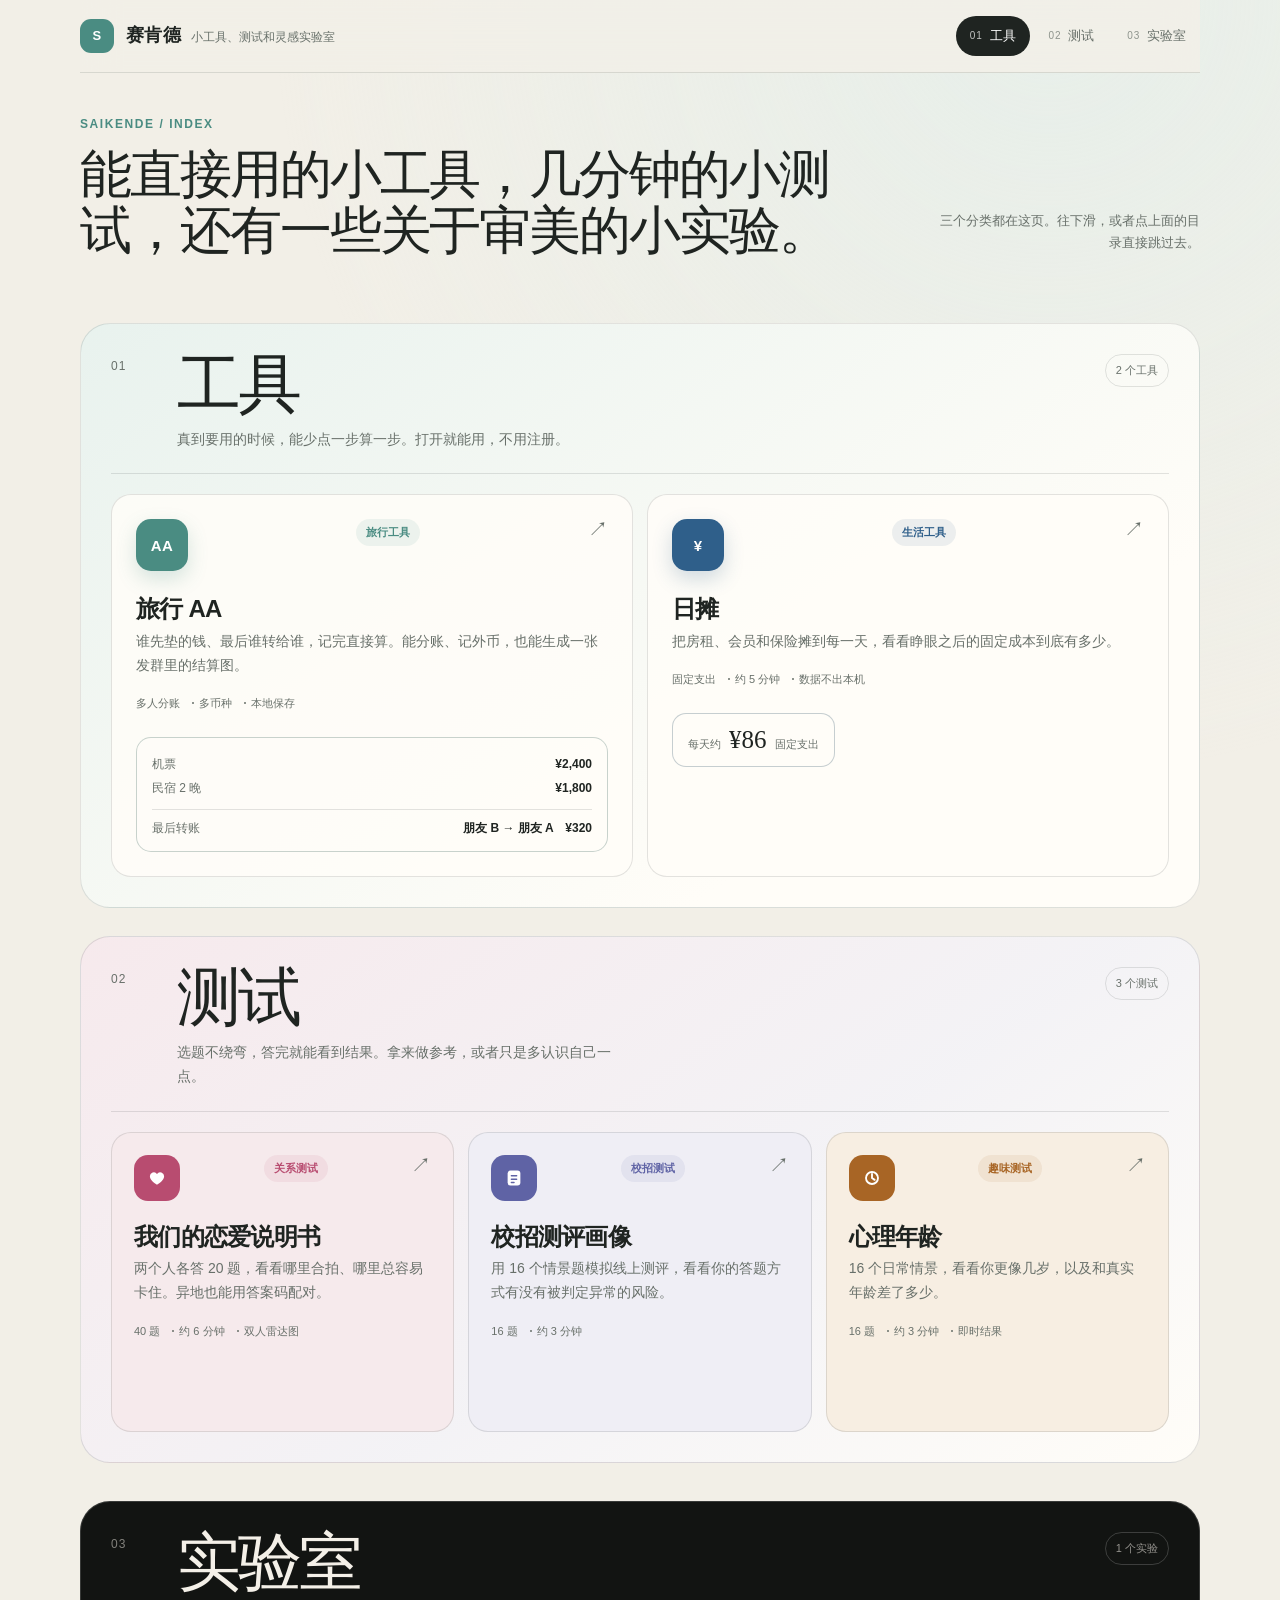
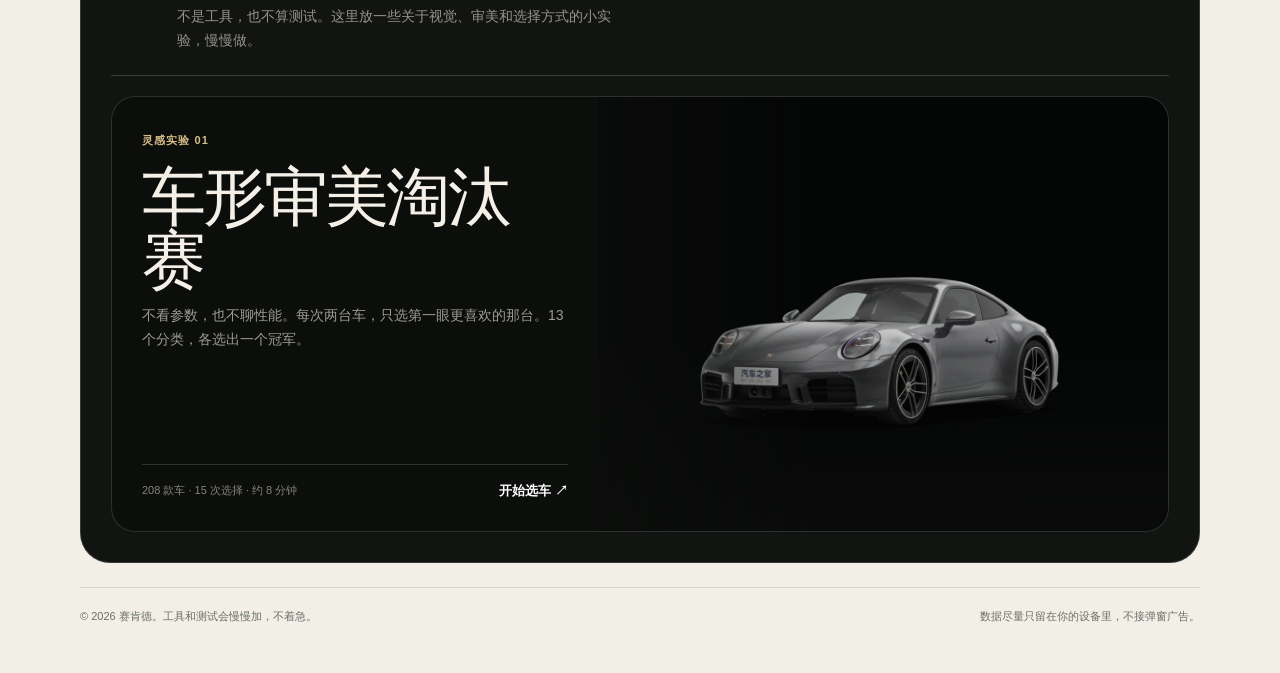
==== commit 202534f9: "改为明显的工具测试实验室纵向分区" ====
--- a/index.html
+++ b/index.html
@@ -3,10 +3,10 @@
 <head>
 <meta charset="utf-8" />
 <meta name="viewport" content="width=device-width, initial-scale=1, viewport-fit=cover" />
-<title>赛肯德｜小工具、测试和灵感实验</title>
-<meta name="description" content="旅行分账、固定支出、关系测试和车型审美实验，几个能直接用的小东西。" />
+<title>赛肯德｜工具、测试和灵感实验室</title>
+<meta name="description" content="能直接用的小工具、几分钟的小测试，还有一些关于审美和日常的灵感实验。" />
 <meta name="theme-color" content="#f2efe7" media="(prefers-color-scheme: light)" />
-<meta name="theme-color" content="#171917" media="(prefers-color-scheme: dark)" />
+<meta name="theme-color" content="#151714" media="(prefers-color-scheme: dark)" />
 <meta name="apple-mobile-web-app-capable" content="yes" />
 <meta name="mobile-web-app-capable" content="yes" />
 <meta name="format-detection" content="telephone=no" />
@@ -18,33 +18,31 @@
     --paper: light-dark(#f2efe7, #171917);
     --paper-2: light-dark(#e9e5db, #202321);
     --surface: light-dark(#fffdf8, #1c1f1d);
-    --ink: light-dark(#1f2421, #f0eee8);
+    --ink: light-dark(#1f2421, #f1eee7);
     --muted: light-dark(#68706a, #a5aca7);
-    --line: light-dark(rgba(31, 36, 33, .12), rgba(240, 238, 232, .12));
-    --line-strong: light-dark(rgba(31, 36, 33, .24), rgba(240, 238, 232, .24));
+    --line: light-dark(rgba(31, 36, 33, .12), rgba(241, 238, 231, .12));
+    --line-strong: light-dark(rgba(31, 36, 33, .24), rgba(241, 238, 231, .24));
     --mint: #4a8c82;
-    --mint-soft: light-dark(#e3efeb, rgba(74, 140, 130, .15));
+    --mint-soft: light-dark(#e2efeb, #1d2926);
     --blue: #2f5f8a;
-    --blue-soft: light-dark(#e6edf4, rgba(89, 139, 184, .15));
+    --blue-soft: light-dark(#e5edf5, #1b2731);
     --rose: #b84c70;
-    --rose-soft: light-dark(#f4e4e9, rgba(184, 76, 112, .14));
+    --rose-soft: light-dark(#f3e2e8, #2b1e23);
     --violet: #5f63a5;
-    --violet-soft: light-dark(#e9e9f4, rgba(113, 117, 177, .16));
+    --violet-soft: light-dark(#e7e7f3, #232438);
     --amber: #a86525;
-    --amber-soft: light-dark(#f4e8d9, rgba(194, 133, 68, .15));
-    --focus: color-mix(in srgb, var(--mint) 70%, white);
+    --amber-soft: light-dark(#f3e7d8, #2e271d);
+    --focus: color-mix(in srgb, var(--mint) 68%, white);
     --serif: "Songti SC", "STSong", "Noto Serif CJK SC", "Times New Roman", serif;
     --sans: -apple-system, BlinkMacSystemFont, "PingFang SC", "Hiragino Sans GB", "Microsoft YaHei", sans-serif;
-    --radius: 22px;
   }
   * { box-sizing: border-box; }
-  html { min-width: 320px; background: var(--paper); }
+  html { min-width: 320px; background: var(--paper); scroll-behavior: smooth; }
   body {
     margin: 0;
     color: var(--ink);
     background:
-      linear-gradient(90deg, transparent 0, transparent calc(50% - .5px), color-mix(in srgb, var(--line) 36%, transparent) calc(50% - .5px), transparent calc(50% + .5px), transparent 100%),
-      radial-gradient(circle at 82% 0%, color-mix(in srgb, var(--mint-soft) 55%, transparent), transparent 30%),
+      radial-gradient(circle at 82% 0%, color-mix(in srgb, var(--mint-soft) 68%, transparent), transparent 31%),
       var(--paper);
     font-family: var(--sans);
     font-size: 15px;
@@ -54,136 +52,149 @@
   }
   a { color: inherit; }
   button { font: inherit; color: inherit; }
-  button, a { -webkit-tap-highlight-color: transparent; }
   :focus-visible { outline: 3px solid var(--focus); outline-offset: 3px; }
-  .sr-only { position: absolute; width: 1px; height: 1px; padding: 0; margin: -1px; overflow: hidden; clip: rect(0, 0, 0, 0); white-space: nowrap; border: 0; }
-  .page { width: min(100% - 36px, 1120px); margin: 0 auto; padding: 22px 0 44px; }
-
-  .top { display: flex; align-items: center; justify-content: space-between; gap: 24px; padding: 10px 0 22px; border-bottom: 1px solid var(--line); }
-  .brand { display: flex; align-items: center; gap: 12px; text-decoration: none; }
+  .page { width: min(calc(100% - 36px), 1120px); margin: 0 auto; padding-bottom: 48px; }
+
+  .top {
+    position: sticky; top: 0; z-index: 30;
+    display: flex; align-items: center; justify-content: space-between; gap: 28px;
+    padding: 16px 0; border-bottom: 1px solid var(--line);
+    background: color-mix(in srgb, var(--paper) 88%, transparent);
+    backdrop-filter: blur(18px);
+  }
+  .brand { display: flex; align-items: center; gap: 12px; flex: none; text-decoration: none; }
   .brand-mark { display: grid; width: 34px; height: 34px; place-items: center; border-radius: 11px; color: white; background: var(--mint); font-size: 13px; font-weight: 750; letter-spacing: .02em; }
   .brand-copy { display: flex; align-items: baseline; gap: 10px; }
   .brand-name { margin: 0; font-size: 18px; line-height: 1; letter-spacing: .02em; font-weight: 700; }
   .brand-note { color: var(--muted); font-size: 12px; white-space: nowrap; }
-  .nav { display: flex; align-items: center; gap: 5px; }
-  .nav a { padding: 8px 11px; border-radius: 999px; color: var(--muted); font-size: 13px; text-decoration: none; transition: color .15s ease, background .15s ease; }
-  .nav a:hover { color: var(--ink); background: var(--paper-2); }
-
-  .intro { display: flex; align-items: flex-end; justify-content: space-between; gap: 28px; padding: 34px 0 24px; }
-  .intro h2 { margin: 0; max-width: 690px; font-family: var(--serif); font-size: clamp(28px, 4vw, 48px); font-weight: 500; line-height: 1.08; letter-spacing: -.035em; }
-  .intro p { max-width: 300px; margin: 0 0 4px; color: var(--muted); font-size: 13px; line-height: 1.7; text-align: right; }
-
-  .filters { display: flex; flex-wrap: wrap; align-items: center; gap: 7px; margin: 0 0 18px; }
-  .filter { min-height: 38px; padding: 0 14px; border: 1px solid var(--line); border-radius: 999px; color: var(--muted); background: transparent; cursor: pointer; font-size: 13px; transition: color .15s ease, background .15s ease, border-color .15s ease; }
-  .filter:hover { color: var(--ink); border-color: var(--line-strong); }
-  .filter[aria-pressed="true"] { color: white; background: var(--ink); border-color: var(--ink); }
-  .filter-count { margin-left: auto; color: var(--muted); font-size: 12px; }
-
-  .grid { display: grid; grid-template-columns: repeat(12, minmax(0, 1fr)); gap: 14px; }
-  .project { position: relative; min-height: 220px; overflow: hidden; border: 1px solid var(--line); border-radius: 18px; text-decoration: none; isolation: isolate; transition: transform .18s ease, border-color .18s ease; }
-  .project:hover { transform: translateY(-2px); border-color: var(--line-strong); }
-  .project:active { transform: translateY(0) scale(.995); }
-  .project[hidden] { display: none; }
-  .project:focus-visible { outline-offset: 4px; }
-
-  .project--car { grid-column: span 7; min-height: 452px; border-color: rgba(255,255,255,.18); border-radius: 27px; color: #f7f3eb; background: #111312; }
-  .project--car img { position: absolute; z-index: -2; inset: 0; width: 100%; height: 100%; object-fit: cover; object-position: 54% center; filter: saturate(.32) contrast(1.03) brightness(.68); transition: transform .7s cubic-bezier(.2,.7,.2,1), filter .35s ease; }
-  .project--car::after { position: absolute; z-index: -1; inset: 0; background: linear-gradient(180deg, rgba(8,9,8,.08) 16%, rgba(8,9,8,.18) 45%, rgba(8,9,8,.93) 100%), linear-gradient(90deg, rgba(8,9,8,.6), transparent 58%); content: ""; }
-  .project--car:hover img { transform: scale(1.025); filter: saturate(.42) contrast(1.03) brightness(.74); }
-  .car-copy { position: absolute; right: 28px; bottom: 26px; left: 28px; }
-  .car-copy h3 { max-width: 500px; margin: 9px 0 8px; font-family: var(--serif); font-size: clamp(34px, 4.4vw, 57px); font-weight: 500; line-height: .98; letter-spacing: -.04em; }
-  .car-copy p { max-width: 470px; margin: 0; color: rgba(247,243,235,.72); font-size: 14px; line-height: 1.7; }
-  .car-foot { display: flex; align-items: center; justify-content: space-between; gap: 16px; margin-top: 22px; padding-top: 16px; border-top: 1px solid rgba(255,255,255,.2); font-size: 12px; color: rgba(247,243,235,.6); }
-  .car-cta { color: #fff; font-size: 13px; font-weight: 600; }
-
-  .project--aa, .project--daily { grid-column: span 5; padding: 24px; }
-  .project--aa { background: var(--mint-soft); }
-  .project--daily { background: var(--blue-soft); }
-  .tool-top { display: flex; align-items: flex-start; justify-content: space-between; gap: 16px; }
-  .tool-icon { display: grid; width: 50px; height: 50px; place-items: center; border-radius: 15px; color: #fff; background: var(--mint); font-size: 15px; font-weight: 750; letter-spacing: .02em; box-shadow: 0 7px 18px color-mix(in srgb, var(--mint) 22%, transparent); }
-  .project--daily .tool-icon { background: var(--blue); box-shadow: 0 7px 18px color-mix(in srgb, var(--blue) 22%, transparent); }
-  .card-arrow { color: var(--muted); font-size: 20px; line-height: 1; }
-  .project h3 { margin: 24px 0 6px; font-size: 22px; line-height: 1.15; letter-spacing: -.025em; }
-  .project .desc { margin: 0; color: var(--muted); font-size: 14px; line-height: 1.7; }
-  .meta { display: flex; flex-wrap: wrap; gap: 7px 12px; margin-top: 18px; color: var(--muted); font-size: 11px; }
+  .section-nav { display: flex; align-items: center; gap: 5px; }
+  .section-nav a {
+    display: inline-flex; align-items: center; gap: 7px; min-height: 40px; padding: 0 14px;
+    border-radius: 999px; color: var(--muted); font-size: 13px; text-decoration: none;
+    transition: color .16s ease, background .16s ease;
+  }
+  .section-nav a:hover { color: var(--ink); background: var(--paper-2); }
+  .section-nav a.is-active { color: white; background: var(--ink); }
+  .nav-num { font-size: 10px; letter-spacing: .08em; opacity: .72; }
+
+  .intro { display: flex; align-items: flex-end; justify-content: space-between; gap: 32px; padding: 42px 0 36px; }
+  .intro-kicker { margin: 0 0 13px; color: var(--mint); font-size: 12px; font-weight: 650; letter-spacing: .13em; text-transform: uppercase; }
+  .intro h2 { max-width: 760px; margin: 0; font-family: var(--serif); font-size: clamp(30px, 4.2vw, 52px); font-weight: 500; line-height: 1.08; letter-spacing: -.04em; }
+  .intro-note { max-width: 270px; margin: 0 0 5px; color: var(--muted); font-size: 13px; line-height: 1.7; text-align: right; }
+
+  .catalog {
+    scroll-margin-top: 82px;
+    margin-top: 28px; padding: 30px; border: 1px solid var(--line); border-radius: 30px;
+  }
+  .catalog--tools { background: linear-gradient(145deg, color-mix(in srgb, var(--mint-soft) 78%, var(--surface)), var(--surface) 74%); }
+  .catalog--tests { background: linear-gradient(145deg, color-mix(in srgb, var(--rose-soft) 72%, var(--surface)), color-mix(in srgb, var(--violet-soft) 48%, var(--surface)) 56%, var(--surface)); }
+  .catalog--lab { margin-top: 38px; color: #f4f0e8; background: #121412; border-color: rgba(255,255,255,.16); }
+  .section-head { display: grid; grid-template-columns: 48px minmax(0, 1fr) auto; gap: 18px; align-items: start; padding-bottom: 22px; border-bottom: 1px solid var(--line); }
+  .catalog--lab .section-head { border-bottom-color: rgba(255,255,255,.16); }
+  .section-index { padding-top: 3px; color: var(--muted); font-size: 12px; letter-spacing: .1em; }
+  .catalog--lab .section-index { color: rgba(244,240,232,.5); }
+  .section-title-wrap { display: flex; align-items: baseline; gap: 18px; }
+  .section-head h2 { margin: 0; font-family: var(--serif); font-size: clamp(40px, 5vw, 64px); font-weight: 500; line-height: .98; letter-spacing: -.045em; }
+  .section-desc { max-width: 450px; margin: 11px 0 0; color: var(--muted); font-size: 14px; line-height: 1.7; }
+  .catalog--lab .section-desc { color: rgba(244,240,232,.58); }
+  .section-count { min-width: 56px; padding: 7px 10px; border: 1px solid var(--line); border-radius: 999px; color: var(--muted); font-size: 11px; text-align: center; white-space: nowrap; }
+  .catalog--lab .section-count { color: rgba(244,240,232,.58); border-color: rgba(255,255,255,.18); }
+
+  .tool-grid { display: grid; grid-template-columns: repeat(2, minmax(0, 1fr)); gap: 14px; margin-top: 20px; }
+  .project { position: relative; display: block; overflow: hidden; text-decoration: none; transition: transform .18s ease, border-color .18s ease; }
+  .project:hover { transform: translateY(-2px); }
+  .project:active { transform: translateY(0) scale(.996); }
+  .tool-card { min-height: 320px; padding: 24px; border: 1px solid var(--line); border-radius: 20px; background: color-mix(in srgb, var(--surface) 84%, transparent); }
+  .project-top { display: flex; align-items: flex-start; justify-content: space-between; gap: 16px; }
+  .project-icon { display: grid; width: 52px; height: 52px; flex: none; place-items: center; border-radius: 15px; color: white; background: var(--mint); font-size: 15px; font-weight: 750; letter-spacing: .02em; box-shadow: 0 8px 20px color-mix(in srgb, var(--mint) 22%, transparent); }
+  .project-icon--daily { background: var(--blue); box-shadow: 0 8px 20px color-mix(in srgb, var(--blue) 22%, transparent); }
+  .pill { display: inline-flex; align-items: center; min-height: 27px; padding: 0 10px; border-radius: 999px; font-size: 11px; font-weight: 650; }
+  .pill--tool { color: var(--mint); background: color-mix(in srgb, var(--mint) 9%, transparent); }
+  .pill--daily { color: var(--blue); background: color-mix(in srgb, var(--blue) 9%, transparent); }
+  .arrow { color: var(--muted); font-size: 20px; line-height: 1; }
+  .project h3 { margin: 24px 0 7px; font-size: 24px; line-height: 1.15; letter-spacing: -.03em; }
+  .project-desc { margin: 0; color: var(--muted); font-size: 14px; line-height: 1.7; }
+  .meta { display: flex; flex-wrap: wrap; gap: 7px 12px; margin-top: 17px; color: var(--muted); font-size: 11px; }
   .meta span { display: inline-flex; align-items: center; gap: 5px; }
   .meta span + span::before { width: 2px; height: 2px; border-radius: 50%; background: currentColor; content: ""; }
-  .label { display: inline-flex; align-items: center; min-height: 25px; padding: 0 9px; border-radius: 999px; font-size: 11px; font-weight: 650; letter-spacing: .02em; }
-  .project--car .label { color: rgba(255,255,255,.74); border: 1px solid rgba(255,255,255,.24); }
-  .project--aa .label { color: var(--mint); background: color-mix(in srgb, var(--mint) 10%, transparent); }
-  .project--daily .label { color: var(--blue); background: color-mix(in srgb, var(--blue) 9%, transparent); }
-  .ledger-preview {
-    margin-top: 28px; padding: 15px 16px; border: 1px solid color-mix(in srgb, var(--mint) 18%, var(--line));
-    border-radius: 15px; background: color-mix(in srgb, var(--surface) 48%, transparent);
-  }
-  .ledger-line { display: flex; align-items: baseline; justify-content: space-between; gap: 14px; padding: 4px 0; color: var(--muted); font-size: 12px; }
-  .ledger-line b { color: var(--ink); font-size: 12px; font-variant-numeric: tabular-nums; }
-  .ledger-transfer { display: flex; align-items: baseline; justify-content: space-between; gap: 14px; margin-top: 9px; padding-top: 10px; border-top: 1px solid var(--line); font-size: 12px; }
+  .ledger-preview { margin-top: 25px; padding: 14px 15px; border: 1px solid color-mix(in srgb, var(--mint) 18%, var(--line)); border-radius: 15px; background: color-mix(in srgb, var(--surface) 46%, transparent); }
+  .ledger-line, .ledger-transfer { display: flex; align-items: baseline; justify-content: space-between; gap: 14px; font-size: 12px; }
+  .ledger-line { padding: 3px 0; color: var(--muted); }
+  .ledger-line b { color: var(--ink); font-variant-numeric: tabular-nums; }
+  .ledger-transfer { margin-top: 8px; padding-top: 9px; border-top: 1px solid var(--line); }
   .ledger-transfer span { color: var(--muted); }
-  .ledger-transfer strong { font-weight: 650; }
-  .daily-preview {
-    display: flex; align-items: baseline; gap: 8px; width: fit-content; margin-top: 26px; padding: 14px 16px;
-    border: 1px solid color-mix(in srgb, var(--blue) 16%, var(--line)); border-radius: 14px;
-    background: color-mix(in srgb, var(--surface) 46%, transparent);
-  }
+  .daily-preview { display: flex; align-items: baseline; gap: 8px; width: fit-content; margin-top: 25px; padding: 13px 15px; border: 1px solid color-mix(in srgb, var(--blue) 16%, var(--line)); border-radius: 14px; background: color-mix(in srgb, var(--surface) 46%, transparent); }
   .daily-preview span { color: var(--muted); font-size: 11px; }
   .daily-preview strong { font-family: var(--serif); font-size: 25px; font-weight: 500; line-height: 1; }
   .daily-preview em { color: var(--muted); font-size: 11px; font-style: normal; }
 
-  .project--love, .project--campus, .project--age { grid-column: span 6; min-height: 272px; padding: 24px; background: var(--surface); }
-  .project--love { grid-column: span 7; background: var(--rose-soft); }
-  .project--campus { grid-column: span 5; background: var(--violet-soft); }
-  .project--age { grid-column: span 12; min-height: 206px; background: var(--amber-soft); }
-  .test-head { display: flex; align-items: flex-start; justify-content: space-between; gap: 18px; }
-  .test-icon { display: grid; width: 46px; height: 46px; flex: none; place-items: center; border-radius: 14px; color: white; background: var(--rose); }
-  .project--campus .test-icon { background: var(--violet); }
-  .project--age .test-icon { background: var(--amber); }
+  .test-grid { display: grid; grid-template-columns: repeat(3, minmax(0, 1fr)); gap: 14px; margin-top: 20px; }
+  .test-card { min-height: 300px; padding: 22px; border: 1px solid var(--line); border-radius: 20px; background: color-mix(in srgb, var(--surface) 82%, transparent); }
+  .test-card--love { background: color-mix(in srgb, var(--rose-soft) 72%, var(--surface)); }
+  .test-card--campus { background: color-mix(in srgb, var(--violet-soft) 68%, var(--surface)); }
+  .test-card--age { background: color-mix(in srgb, var(--amber-soft) 70%, var(--surface)); }
+  .test-icon { display: grid; width: 46px; height: 46px; place-items: center; border-radius: 14px; color: white; background: var(--rose); }
+  .test-card--campus .test-icon { background: var(--violet); }
+  .test-card--age .test-icon { background: var(--amber); }
   .test-icon svg { width: 24px; height: 24px; }
-  .test-copy { display: flex; flex: 1; min-width: 0; flex-direction: column; justify-content: space-between; }
-  .project--age .test-copy { display: grid; grid-template-columns: minmax(0, 1fr) auto; gap: 22px; align-items: end; }
-  .project--age h3 { margin-top: 4px; }
-  .project--age .meta { justify-content: flex-end; margin-top: 0; }
-  .project--love h3, .project--campus h3, .project--age h3 { margin-top: 18px; }
-  .project--age h3 { margin-top: 0; }
-  .project--love .label { color: var(--rose); background: color-mix(in srgb, var(--rose) 8%, transparent); }
-  .project--campus .label { color: var(--violet); background: color-mix(in srgb, var(--violet) 9%, transparent); }
-  .project--age .label { color: var(--amber); background: color-mix(in srgb, var(--amber) 9%, transparent); }
+  .pill--love { color: var(--rose); background: color-mix(in srgb, var(--rose) 9%, transparent); }
+  .pill--campus { color: var(--violet); background: color-mix(in srgb, var(--violet) 9%, transparent); }
+  .pill--age { color: var(--amber); background: color-mix(in srgb, var(--amber) 9%, transparent); }
+  .test-card h3 { margin-top: 22px; }
+  .test-card .meta { margin-top: 18px; }
+
+  .lab-card { display: grid; grid-template-columns: minmax(0, .92fr) minmax(0, 1.08fr); min-height: 390px; margin-top: 20px; border: 1px solid rgba(255,255,255,.14); border-radius: 24px; background: #0c0e0c; }
+  .lab-copy { display: flex; flex-direction: column; justify-content: space-between; padding: 30px; }
+  .lab-label { color: #d5bc86; font-size: 11px; font-weight: 650; letter-spacing: .1em; }
+  .lab-copy h3 { max-width: 430px; margin: 17px 0 10px; font-family: var(--serif); font-size: clamp(38px, 5vw, 66px); font-weight: 500; line-height: .98; letter-spacing: -.045em; }
+  .lab-copy p { max-width: 430px; margin: 0; color: rgba(244,240,232,.62); font-size: 14px; line-height: 1.75; }
+  .lab-foot { display: flex; align-items: center; justify-content: space-between; gap: 20px; margin-top: 30px; padding-top: 16px; border-top: 1px solid rgba(255,255,255,.15); color: rgba(244,240,232,.52); font-size: 11px; }
+  .lab-cta { color: #fff; font-size: 13px; font-weight: 650; }
+  .lab-media { position: relative; min-height: 390px; overflow: hidden; border-radius: 0 23px 23px 0; }
+  .lab-media::after { position: absolute; inset: 0; background: linear-gradient(90deg, rgba(12,14,12,.7), transparent 38%), linear-gradient(180deg, transparent 55%, rgba(12,14,12,.62)); content: ""; }
+  .lab-media img { width: 100%; height: 100%; object-fit: cover; object-position: 53% center; filter: saturate(.4) contrast(1.06) brightness(.8); transition: transform .65s cubic-bezier(.2,.7,.2,1), filter .3s ease; }
+  .lab-card:hover .lab-media img { transform: scale(1.025); filter: saturate(.52) contrast(1.05) brightness(.87); }
 
   .foot { display: flex; align-items: center; justify-content: space-between; gap: 24px; margin-top: 24px; padding-top: 20px; border-top: 1px solid var(--line); color: var(--muted); font-size: 11px; }
   .foot p { margin: 0; }
 
   @media (max-width: 860px) {
     .intro { display: block; }
-    .intro p { margin-top: 12px; text-align: left; }
-    .project--car { grid-column: span 12; min-height: 420px; }
-    .project--aa, .project--daily { grid-column: span 6; }
-    .project--love, .project--campus { grid-column: span 6; }
-  }
-  @media (max-width: 620px) {
-    .page { width: min(100% - 28px, 1120px); padding-top: 14px; }
-    .top { align-items: flex-start; padding-bottom: 16px; }
+    .intro-note { max-width: 430px; margin-top: 14px; text-align: left; }
+    .test-grid { grid-template-columns: 1fr 1fr; }
+    .test-card--age { grid-column: span 2; min-height: 250px; }
+    .lab-card { grid-template-columns: 1fr; }
+    .lab-media { min-height: 320px; border-radius: 0 0 23px 23px; }
+    .lab-media::after { background: linear-gradient(180deg, rgba(12,14,12,.72), transparent 40%), linear-gradient(0deg, rgba(12,14,12,.55), transparent 55%); }
+  }
+  @media (max-width: 680px) {
+    .page { width: min(calc(100% - 28px), 1120px); }
+    .top { display: block; padding: 12px 0 10px; }
+    .brand { margin-bottom: 10px; }
     .brand-note { display: none; }
-    .nav { gap: 1px; }
-    .nav a { padding: 8px 7px; font-size: 12px; }
-    .intro { padding: 26px 0 18px; }
-    .intro h2 { font-size: 31px; }
-    .filters { gap: 6px; }
-    .filter { min-height: 36px; padding: 0 12px; font-size: 12px; }
-    .filter-count { width: 100%; margin: 2px 0 0; }
-    .grid { display: flex; flex-direction: column; }
-    .project, .project--car, .project--aa, .project--daily, .project--love, .project--campus, .project--age { width: 100%; min-height: 250px; }
-    .project--car { min-height: 420px; }
-    .project--age { min-height: 245px; }
-    .project--age .test-copy { display: flex; }
-    .project--age h3 { margin-top: 18px; }
-    .project--age .meta { justify-content: flex-start; margin-top: 18px; }
-    .car-copy { right: 21px; bottom: 22px; left: 21px; }
-    .car-copy h3 { font-size: 40px; }
+    .section-nav { width: 100%; display: grid; grid-template-columns: repeat(3, 1fr); gap: 5px; }
+    .section-nav a { justify-content: center; padding: 0 8px; font-size: 12px; }
+    .intro { padding: 30px 0 24px; }
+    .intro h2 { font-size: 32px; }
+    .catalog { scroll-margin-top: 124px; padding: 20px; border-radius: 24px; }
+    .catalog--lab { margin-top: 28px; }
+    .section-head { grid-template-columns: 34px minmax(0, 1fr); gap: 12px; }
+    .section-head h2 { font-size: 42px; }
+    .section-count { grid-column: 2; justify-self: start; margin-top: 4px; }
+    .tool-grid, .test-grid { grid-template-columns: 1fr; }
+    .test-card--age { grid-column: auto; min-height: 300px; }
+    .tool-card, .test-card { min-height: auto; }
+    .lab-card { min-height: 0; }
+    .lab-copy { padding: 23px; }
+    .lab-copy h3 { font-size: 40px; }
+    .lab-foot { align-items: flex-end; }
+    .lab-media { min-height: 260px; }
     .foot { display: block; }
     .foot p + p { margin-top: 5px; }
   }
   @media (prefers-reduced-motion: reduce) {
-    *, *::before, *::after { scroll-behavior: auto !important; transition: none !important; }
+    html { scroll-behavior: auto; }
+    *, *::before, *::after { transition: none !important; }
   }
 </style>
 </head>
@@ -192,82 +203,119 @@
   <header class="top">
     <a class="brand" href="/" aria-label="赛肯德首页">
       <span class="brand-mark" aria-hidden="true">S</span>
-      <span class="brand-copy"><h1 class="brand-name">赛肯德</h1><span class="brand-note">小工具与灵感实验</span></span>
+      <span class="brand-copy"><h1 class="brand-name">赛肯德</h1><span class="brand-note">小工具、测试和灵感实验室</span></span>
     </a>
-    <nav class="nav" aria-label="页面分类">
-      <a href="#projects" data-jump="all">全部</a>
-      <a href="#projects" data-jump="tool">工具</a>
-      <a href="#projects" data-jump="test">测试</a>
-      <a href="#projects" data-jump="experiment">实验</a>
+    <nav class="section-nav" aria-label="页面分类目录">
+      <a href="#tools" data-nav="tools"><span class="nav-num">01</span>工具</a>
+      <a href="#tests" data-nav="tests"><span class="nav-num">02</span>测试</a>
+      <a href="#lab" data-nav="lab"><span class="nav-num">03</span>实验室</a>
     </nav>
   </header>
 
   <section class="intro" aria-labelledby="intro-title">
-    <h2 id="intro-title">几个小东西，挑一个现在就能用的。</h2>
-    <p>能记一笔就不做复杂系统。测试也是，答完就知道结果，不用注册。</p>
+    <div>
+      <p class="intro-kicker">SAIKENDE / INDEX</p>
+      <h2 id="intro-title">能直接用的小工具，几分钟的小测试，还有一些关于审美的小实验。</h2>
+    </div>
+    <p class="intro-note">三个分类都在这页。往下滑，或者点上面的目录直接跳过去。</p>
   </section>
 
-  <div class="filters" id="projects" aria-label="筛选项目">
-    <button class="filter" type="button" data-filter="all" aria-pressed="true">全部</button>
-    <button class="filter" type="button" data-filter="tool" aria-pressed="false">工具</button>
-    <button class="filter" type="button" data-filter="test" aria-pressed="false">测试</button>
-    <button class="filter" type="button" data-filter="experiment" aria-pressed="false">灵感实验</button>
-    <span class="filter-count" id="project-count" aria-live="polite">6 个项目</span>
-  </div>
-
-  <section class="grid" aria-label="项目列表">
-    <a class="project project--car" href="./lab/car-form/" data-kind="experiment">
-      <img src="./lab/car-form/assets/cars/104.webp" alt="保时捷 911 的外观照片" loading="eager" />
-      <div class="car-copy">
-        <span class="label">灵感实验 01</span>
-        <h3>车形审美淘汰赛</h3>
-        <p>不看参数，也不聊性能。每次两台车，只选第一眼更喜欢的那台。13 个分类，各选出一个冠军。</p>
-        <div class="car-foot"><span>208 款车 · 15 次选择 · 约 8 分钟</span><span class="car-cta">开始选车 ↗</span></div>
+  <section class="catalog catalog--tools" id="tools" data-section="tools" aria-labelledby="tools-title">
+    <header class="section-head">
+      <span class="section-index">01</span>
+      <div>
+        <div class="section-title-wrap"><h2 id="tools-title">工具</h2></div>
+        <p class="section-desc">真到要用的时候，能少点一步算一步。打开就能用，不用注册。</p>
       </div>
-    </a>
-
-    <a class="project project--aa" href="https://aa.saikende.cn/" data-kind="tool">
-      <div class="tool-top"><span class="tool-icon" aria-hidden="true">AA</span><span class="label">旅行工具</span><span class="card-arrow" aria-hidden="true">↗</span></div>
-      <h3>旅行 AA</h3>
-      <p class="desc">谁先垫的钱、最后谁转给谁，记完直接算。能分账、记外币，也能生成一张发群里的结算图。</p>
-      <div class="meta"><span>多人分账</span><span>多币种</span><span>本地保存</span></div>
-      <div class="ledger-preview" aria-hidden="true">
-        <div class="ledger-line"><span>机票</span><b>¥2,400</b></div>
-        <div class="ledger-line"><span>民宿 2 晚</span><b>¥1,800</b></div>
-        <div class="ledger-transfer"><span>最后转账</span><strong>朋友 B → 朋友 A　¥320</strong></div>
+      <span class="section-count">2 个工具</span>
+    </header>
+
+    <div class="tool-grid">
+      <a class="project tool-card" href="https://aa.saikende.cn/">
+        <div class="project-top"><span class="project-icon" aria-hidden="true">AA</span><span class="pill pill--tool">旅行工具</span><span class="arrow" aria-hidden="true">↗</span></div>
+        <h3>旅行 AA</h3>
+        <p class="project-desc">谁先垫的钱、最后谁转给谁，记完直接算。能分账、记外币，也能生成一张发群里的结算图。</p>
+        <div class="meta"><span>多人分账</span><span>多币种</span><span>本地保存</span></div>
+        <div class="ledger-preview" aria-hidden="true">
+          <div class="ledger-line"><span>机票</span><b>¥2,400</b></div>
+          <div class="ledger-line"><span>民宿 2 晚</span><b>¥1,800</b></div>
+          <div class="ledger-transfer"><span>最后转账</span><strong>朋友 B → 朋友 A　¥320</strong></div>
+        </div>
+      </a>
+
+      <a class="project tool-card" href="https://daily.saikende.cn/">
+        <div class="project-top"><span class="project-icon project-icon--daily" aria-hidden="true">¥</span><span class="pill pill--daily">生活工具</span><span class="arrow" aria-hidden="true">↗</span></div>
+        <h3>日摊</h3>
+        <p class="project-desc">把房租、会员和保险摊到每一天，看看睁眼之后的固定成本到底有多少。</p>
+        <div class="meta"><span>固定支出</span><span>约 5 分钟</span><span>数据不出本机</span></div>
+        <div class="daily-preview" aria-hidden="true"><span>每天约</span><strong>¥86</strong><em>固定支出</em></div>
+      </a>
+    </div>
+  </section>
+
+  <section class="catalog catalog--tests" id="tests" data-section="tests" aria-labelledby="tests-title">
+    <header class="section-head">
+      <span class="section-index">02</span>
+      <div>
+        <div class="section-title-wrap"><h2 id="tests-title">测试</h2></div>
+        <p class="section-desc">选题不绕弯，答完就能看到结果。拿来做参考，或者只是多认识自己一点。</p>
       </div>
-    </a>
-
-    <a class="project project--daily" href="https://daily.saikende.cn/" data-kind="tool">
-      <div class="tool-top"><span class="tool-icon" aria-hidden="true">¥</span><span class="label">生活工具</span><span class="card-arrow" aria-hidden="true">↗</span></div>
-      <h3>日摊</h3>
-      <p class="desc">把房租、会员和保险摊到每一天，看看睁眼之后的固定成本到底有多少。</p>
-      <div class="meta"><span>固定支出</span><span>约 5 分钟</span><span>数据不出本机</span></div>
-      <div class="daily-preview" aria-hidden="true"><span>每天约</span><strong>¥86</strong><em>固定支出</em></div>
-    </a>
-
-    <a class="project project--love" href="./tests/love/" data-kind="test">
-      <div class="test-head">
-        <span class="test-icon" aria-hidden="true"><svg viewBox="0 0 64 64" fill="none"><path d="M32 50S13 39.6 13 27.6A10.6 10.6 0 0 1 32 21.2 10.6 10.6 0 0 1 51 27.6C51 39.6 32 50 32 50z" fill="currentColor"/></svg></span>
-        <span class="label">关系测试</span><span class="card-arrow" aria-hidden="true">↗</span>
+      <span class="section-count">3 个测试</span>
+    </header>
+
+    <div class="test-grid">
+      <a class="project test-card test-card--love" href="./tests/love/">
+        <div class="project-top">
+          <span class="test-icon" aria-hidden="true"><svg viewBox="0 0 64 64" fill="none"><path d="M32 50S13 39.6 13 27.6A10.6 10.6 0 0 1 32 21.2 10.6 10.6 0 0 1 51 27.6C51 39.6 32 50 32 50z" fill="currentColor"/></svg></span>
+          <span class="pill pill--love">关系测试</span><span class="arrow" aria-hidden="true">↗</span>
+        </div>
+        <h3>我们的恋爱说明书</h3>
+        <p class="project-desc">两个人各答 20 题，看看哪里合拍、哪里总容易卡住。异地也能用答案码配对。</p>
+        <div class="meta"><span>40 题</span><span>约 6 分钟</span><span>双人雷达图</span></div>
+      </a>
+
+      <a class="project test-card test-card--campus" href="./tests/campus/">
+        <div class="project-top">
+          <span class="test-icon" aria-hidden="true"><svg viewBox="0 0 64 64" fill="none"><rect x="15" y="12" width="34" height="40" rx="8" fill="currentColor"/><rect x="23" y="24" width="18" height="4" rx="2" fill="#5f63a5"/><rect x="23" y="33" width="18" height="4" rx="2" fill="#5f63a5"/><rect x="23" y="42" width="11" height="4" rx="2" fill="#5f63a5"/></svg></span>
+          <span class="pill pill--campus">校招测试</span><span class="arrow" aria-hidden="true">↗</span>
+        </div>
+        <h3>校招测评画像</h3>
+        <p class="project-desc">用 16 个情景题模拟线上测评，看看你的答题方式有没有被判定异常的风险。</p>
+        <div class="meta"><span>16 题</span><span>约 3 分钟</span></div>
+      </a>
+
+      <a class="project test-card test-card--age" href="./tests/age/">
+        <div class="project-top">
+          <span class="test-icon" aria-hidden="true"><svg viewBox="0 0 64 64" fill="none"><circle cx="32" cy="32" r="16" stroke="currentColor" stroke-width="5"/><path d="M32 21v11l7 5" stroke="currentColor" stroke-width="5" stroke-linecap="round" stroke-linejoin="round"/></svg></span>
+          <span class="pill pill--age">趣味测试</span><span class="arrow" aria-hidden="true">↗</span>
+        </div>
+        <h3>心理年龄</h3>
+        <p class="project-desc">16 个日常情景，看看你更像几岁，以及和真实年龄差了多少。</p>
+        <div class="meta"><span>16 题</span><span>约 3 分钟</span><span>即时结果</span></div>
+      </a>
+    </div>
+  </section>
+
+  <section class="catalog catalog--lab" id="lab" data-section="lab" aria-labelledby="lab-title">
+    <header class="section-head">
+      <span class="section-index">03</span>
+      <div>
+        <div class="section-title-wrap"><h2 id="lab-title">实验室</h2></div>
+        <p class="section-desc">不是工具，也不算测试。这里放一些关于视觉、审美和选择方式的小实验，慢慢做。</p>
       </div>
-      <div class="test-copy"><div><h3>我们的恋爱说明书</h3><p class="desc">两个人各答 20 题，看看哪里合拍、哪里总容易卡住。异地也能用答案码配对。</p></div><div class="meta"><span>40 题</span><span>约 6 分钟</span><span>双人雷达图</span></div></div>
-    </a>
-
-    <a class="project project--campus" href="./tests/campus/" data-kind="test">
-      <div class="test-head">
-        <span class="test-icon" aria-hidden="true"><svg viewBox="0 0 64 64" fill="none"><rect x="15" y="12" width="34" height="40" rx="8" fill="currentColor"/><rect x="23" y="24" width="18" height="4" rx="2" fill="#5f63a5"/><rect x="23" y="33" width="18" height="4" rx="2" fill="#5f63a5"/><rect x="23" y="42" width="11" height="4" rx="2" fill="#5f63a5"/></svg></span>
-        <span class="label">校招测试</span><span class="card-arrow" aria-hidden="true">↗</span>
+      <span class="section-count">1 个实验</span>
+    </header>
+
+    <a class="project lab-card" href="./lab/car-form/">
+      <div class="lab-copy">
+        <div>
+          <span class="lab-label">灵感实验 01</span>
+          <h3>车形审美淘汰赛</h3>
+          <p>不看参数，也不聊性能。每次两台车，只选第一眼更喜欢的那台。13 个分类，各选出一个冠军。</p>
+        </div>
+        <div class="lab-foot"><span>208 款车 · 15 次选择 · 约 8 分钟</span><span class="lab-cta">开始选车 ↗</span></div>
       </div>
-      <div class="test-copy"><div><h3>校招测评画像</h3><p class="desc">用 16 个情景题模拟线上测评，看看你的答题方式有没有被判定异常的风险。</p></div><div class="meta"><span>16 题</span><span>约 3 分钟</span></div></div>
-    </a>
-
-    <a class="project project--age" href="./tests/age/" data-kind="test">
-      <div class="test-head">
-        <span class="test-icon" aria-hidden="true"><svg viewBox="0 0 64 64" fill="none"><circle cx="32" cy="32" r="16" stroke="currentColor" stroke-width="5"/><path d="M32 21v11l7 5" stroke="currentColor" stroke-width="5" stroke-linecap="round" stroke-linejoin="round"/></svg></span>
-        <span class="label">趣味测试</span><span class="card-arrow" aria-hidden="true">↗</span>
-      </div>
-      <div class="test-copy"><div><h3>心理年龄</h3><p class="desc">16 个日常情景，看看你更像几岁，以及和真实年龄差了多少。</p></div><div class="meta"><span>16 题</span><span>约 3 分钟</span><span>即时结果</span></div></div>
+      <div class="lab-media"><img src="./lab/car-form/assets/cars/104.webp" alt="保时捷 911 的外观照片" loading="eager" /></div>
     </a>
   </section>
 
@@ -279,33 +327,29 @@
 
 <script>
   (function () {
-    var filters = Array.prototype.slice.call(document.querySelectorAll('[data-filter]'));
-    var jumps = Array.prototype.slice.call(document.querySelectorAll('[data-jump]'));
-    var projects = Array.prototype.slice.call(document.querySelectorAll('[data-kind]'));
-    var count = document.getElementById('project-count');
-
-    function applyFilter(kind, shouldFocus) {
-      filters.forEach(function (button) {
-        button.setAttribute('aria-pressed', button.dataset.filter === kind ? 'true' : 'false');
+    var links = Array.prototype.slice.call(document.querySelectorAll('[data-nav]'));
+    var sections = Array.prototype.slice.call(document.querySelectorAll('[data-section]'));
+
+    function setActive(id) {
+      links.forEach(function (link) {
+        var active = link.dataset.nav === id;
+        link.classList.toggle('is-active', active);
+        if (active) link.setAttribute('aria-current', 'true');
+        else link.removeAttribute('aria-current');
       });
-      var shown = 0;
-      projects.forEach(function (project) {
-        var visible = kind === 'all' || project.dataset.kind === kind;
-        project.hidden = !visible;
-        if (visible) shown += 1;
-      });
-      count.textContent = shown + ' 个项目';
-      if (shouldFocus) document.getElementById('projects').scrollIntoView({ behavior: 'smooth', block: 'start' });
     }
 
-    filters.forEach(function (button) {
-      button.addEventListener('click', function () { applyFilter(button.dataset.filter, false); });
-    });
-    jumps.forEach(function (link) {
-      link.addEventListener('click', function (event) {
-        event.preventDefault();
-        applyFilter(link.dataset.jump, true);
-      });
+    if ('IntersectionObserver' in window) {
+      var observer = new IntersectionObserver(function (entries) {
+        entries.forEach(function (entry) {
+          if (entry.isIntersecting) setActive(entry.target.dataset.section);
+        });
+      }, { rootMargin: '-28% 0px -58% 0px', threshold: 0 });
+      sections.forEach(function (section) { observer.observe(section); });
+    }
+
+    links.forEach(function (link) {
+      link.addEventListener('click', function () { setActive(link.dataset.nav); });
     });
   }());
 </script>
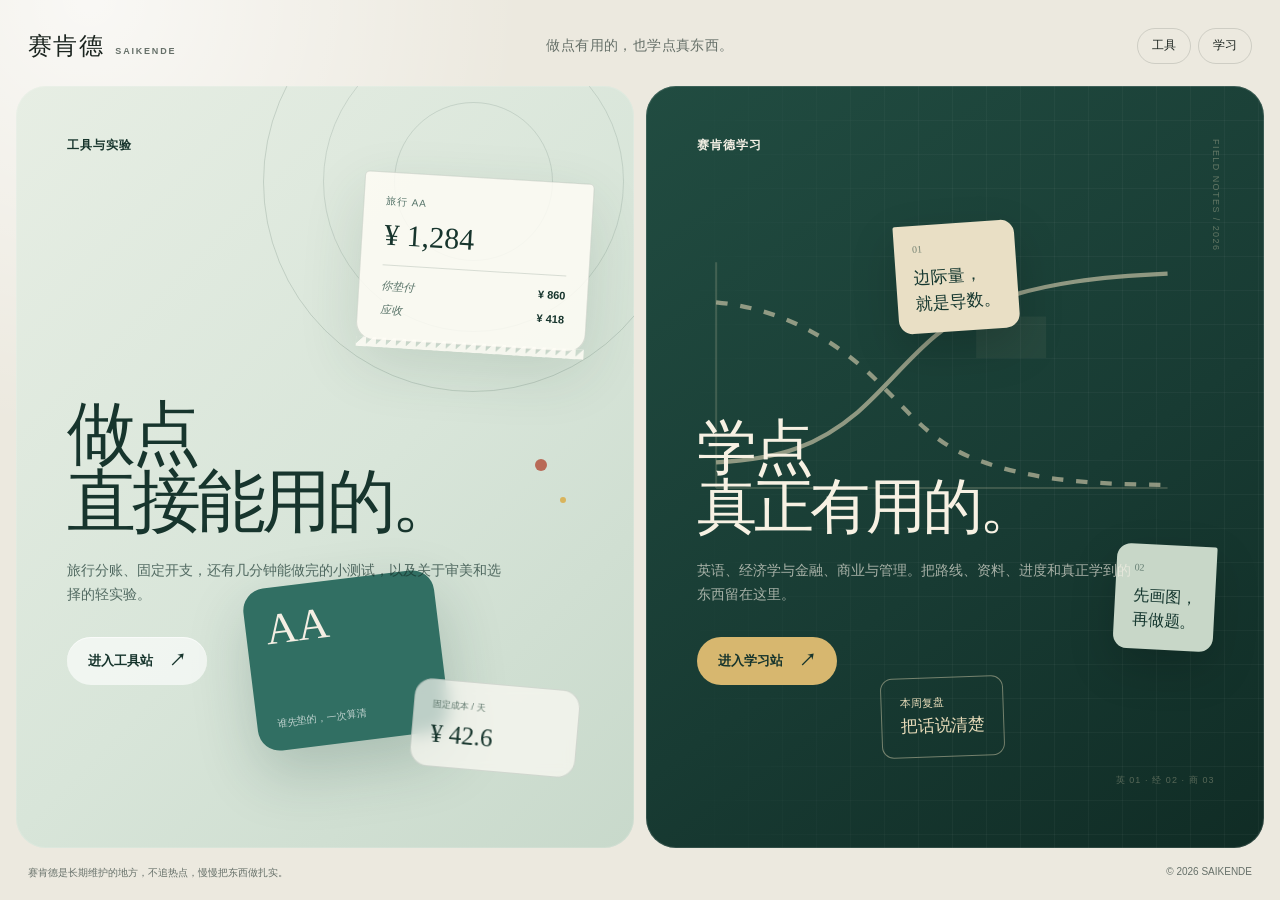
==== commit ccb54e56: "重做主站为工具与学习入口" ====
--- a/index.html
+++ b/index.html
@@ -1,357 +1,86 @@
 <!doctype html>
 <html lang="zh-CN">
 <head>
-<meta charset="utf-8" />
-<meta name="viewport" content="width=device-width, initial-scale=1, viewport-fit=cover" />
-<title>赛肯德｜工具、测试和灵感实验室</title>
-<meta name="description" content="能直接用的小工具、几分钟的小测试，还有一些关于审美和日常的灵感实验。" />
-<meta name="theme-color" content="#f2efe7" media="(prefers-color-scheme: light)" />
-<meta name="theme-color" content="#151714" media="(prefers-color-scheme: dark)" />
-<meta name="apple-mobile-web-app-capable" content="yes" />
-<meta name="mobile-web-app-capable" content="yes" />
-<meta name="format-detection" content="telephone=no" />
-<link rel="icon" href="data:image/svg+xml,%3Csvg xmlns='http://www.w3.org/2000/svg' viewBox='0 0 64 64'%3E%3Crect width='64' height='64' rx='17' fill='%234a8c82'/%3E%3Cpath d='M42 23c-2-5.6-6.3-8-11.7-8-6.2 0-10.8 3.2-10.8 8 0 3.8 3 5.7 8.2 7' fill='none' stroke='%23fff' stroke-width='6.5' stroke-linecap='round'/%3E%3Cpath d='M34 32c5.8 1.5 8 3.7 8 7.2 0 5-5.1 8.1-11.5 8.1-5.8 0-10.1-2.2-11.5-7.2' fill='none' stroke='%23fff' stroke-width='6.5' stroke-linecap='round'/%3E%3C/svg%3E" />
-<link rel="apple-touch-icon" href="/icons/icon-brand-180.png" />
-<style>
-  :root {
-    color-scheme: light dark;
-    --paper: light-dark(#f2efe7, #171917);
-    --paper-2: light-dark(#e9e5db, #202321);
-    --surface: light-dark(#fffdf8, #1c1f1d);
-    --ink: light-dark(#1f2421, #f1eee7);
-    --muted: light-dark(#68706a, #a5aca7);
-    --line: light-dark(rgba(31, 36, 33, .12), rgba(241, 238, 231, .12));
-    --line-strong: light-dark(rgba(31, 36, 33, .24), rgba(241, 238, 231, .24));
-    --mint: #4a8c82;
-    --mint-soft: light-dark(#e2efeb, #1d2926);
-    --blue: #2f5f8a;
-    --blue-soft: light-dark(#e5edf5, #1b2731);
-    --rose: #b84c70;
-    --rose-soft: light-dark(#f3e2e8, #2b1e23);
-    --violet: #5f63a5;
-    --violet-soft: light-dark(#e7e7f3, #232438);
-    --amber: #a86525;
-    --amber-soft: light-dark(#f3e7d8, #2e271d);
-    --focus: color-mix(in srgb, var(--mint) 68%, white);
-    --serif: "Songti SC", "STSong", "Noto Serif CJK SC", "Times New Roman", serif;
-    --sans: -apple-system, BlinkMacSystemFont, "PingFang SC", "Hiragino Sans GB", "Microsoft YaHei", sans-serif;
-  }
-  * { box-sizing: border-box; }
-  html { min-width: 320px; background: var(--paper); scroll-behavior: smooth; }
-  body {
-    margin: 0;
-    color: var(--ink);
-    background:
-      radial-gradient(circle at 82% 0%, color-mix(in srgb, var(--mint-soft) 68%, transparent), transparent 31%),
-      var(--paper);
-    font-family: var(--sans);
-    font-size: 15px;
-    line-height: 1.55;
-    -webkit-font-smoothing: antialiased;
-    text-rendering: optimizeLegibility;
-  }
-  a { color: inherit; }
-  button { font: inherit; color: inherit; }
-  :focus-visible { outline: 3px solid var(--focus); outline-offset: 3px; }
-  .page { width: min(calc(100% - 36px), 1120px); margin: 0 auto; padding-bottom: 48px; }
-
-  .top {
-    position: sticky; top: 0; z-index: 30;
-    display: flex; align-items: center; justify-content: space-between; gap: 28px;
-    padding: 16px 0; border-bottom: 1px solid var(--line);
-    background: color-mix(in srgb, var(--paper) 88%, transparent);
-    backdrop-filter: blur(18px);
-  }
-  .brand { display: flex; align-items: center; gap: 12px; flex: none; text-decoration: none; }
-  .brand-mark { display: grid; width: 34px; height: 34px; place-items: center; border-radius: 11px; color: white; background: var(--mint); font-size: 13px; font-weight: 750; letter-spacing: .02em; }
-  .brand-copy { display: flex; align-items: baseline; gap: 10px; }
-  .brand-name { margin: 0; font-size: 18px; line-height: 1; letter-spacing: .02em; font-weight: 700; }
-  .brand-note { color: var(--muted); font-size: 12px; white-space: nowrap; }
-  .section-nav { display: flex; align-items: center; gap: 5px; }
-  .section-nav a {
-    display: inline-flex; align-items: center; gap: 7px; min-height: 40px; padding: 0 14px;
-    border-radius: 999px; color: var(--muted); font-size: 13px; text-decoration: none;
-    transition: color .16s ease, background .16s ease;
-  }
-  .section-nav a:hover { color: var(--ink); background: var(--paper-2); }
-  .section-nav a.is-active { color: white; background: var(--ink); }
-  .nav-num { font-size: 10px; letter-spacing: .08em; opacity: .72; }
-
-  .intro { display: flex; align-items: flex-end; justify-content: space-between; gap: 32px; padding: 42px 0 36px; }
-  .intro-kicker { margin: 0 0 13px; color: var(--mint); font-size: 12px; font-weight: 650; letter-spacing: .13em; text-transform: uppercase; }
-  .intro h2 { max-width: 760px; margin: 0; font-family: var(--serif); font-size: clamp(30px, 4.2vw, 52px); font-weight: 500; line-height: 1.08; letter-spacing: -.04em; }
-  .intro-note { max-width: 270px; margin: 0 0 5px; color: var(--muted); font-size: 13px; line-height: 1.7; text-align: right; }
-
-  .catalog {
-    scroll-margin-top: 82px;
-    margin-top: 28px; padding: 30px; border: 1px solid var(--line); border-radius: 30px;
-  }
-  .catalog--tools { background: linear-gradient(145deg, color-mix(in srgb, var(--mint-soft) 78%, var(--surface)), var(--surface) 74%); }
-  .catalog--tests { background: linear-gradient(145deg, color-mix(in srgb, var(--rose-soft) 72%, var(--surface)), color-mix(in srgb, var(--violet-soft) 48%, var(--surface)) 56%, var(--surface)); }
-  .catalog--lab { margin-top: 38px; color: #f4f0e8; background: #121412; border-color: rgba(255,255,255,.16); }
-  .section-head { display: grid; grid-template-columns: 48px minmax(0, 1fr) auto; gap: 18px; align-items: start; padding-bottom: 22px; border-bottom: 1px solid var(--line); }
-  .catalog--lab .section-head { border-bottom-color: rgba(255,255,255,.16); }
-  .section-index { padding-top: 3px; color: var(--muted); font-size: 12px; letter-spacing: .1em; }
-  .catalog--lab .section-index { color: rgba(244,240,232,.5); }
-  .section-title-wrap { display: flex; align-items: baseline; gap: 18px; }
-  .section-head h2 { margin: 0; font-family: var(--serif); font-size: clamp(40px, 5vw, 64px); font-weight: 500; line-height: .98; letter-spacing: -.045em; }
-  .section-desc { max-width: 450px; margin: 11px 0 0; color: var(--muted); font-size: 14px; line-height: 1.7; }
-  .catalog--lab .section-desc { color: rgba(244,240,232,.58); }
-  .section-count { min-width: 56px; padding: 7px 10px; border: 1px solid var(--line); border-radius: 999px; color: var(--muted); font-size: 11px; text-align: center; white-space: nowrap; }
-  .catalog--lab .section-count { color: rgba(244,240,232,.58); border-color: rgba(255,255,255,.18); }
-
-  .tool-grid { display: grid; grid-template-columns: repeat(2, minmax(0, 1fr)); gap: 14px; margin-top: 20px; }
-  .project { position: relative; display: block; overflow: hidden; text-decoration: none; transition: transform .18s ease, border-color .18s ease; }
-  .project:hover { transform: translateY(-2px); }
-  .project:active { transform: translateY(0) scale(.996); }
-  .tool-card { min-height: 320px; padding: 24px; border: 1px solid var(--line); border-radius: 20px; background: color-mix(in srgb, var(--surface) 84%, transparent); }
-  .project-top { display: flex; align-items: flex-start; justify-content: space-between; gap: 16px; }
-  .project-icon { display: grid; width: 52px; height: 52px; flex: none; place-items: center; border-radius: 15px; color: white; background: var(--mint); font-size: 15px; font-weight: 750; letter-spacing: .02em; box-shadow: 0 8px 20px color-mix(in srgb, var(--mint) 22%, transparent); }
-  .project-icon--daily { background: var(--blue); box-shadow: 0 8px 20px color-mix(in srgb, var(--blue) 22%, transparent); }
-  .pill { display: inline-flex; align-items: center; min-height: 27px; padding: 0 10px; border-radius: 999px; font-size: 11px; font-weight: 650; }
-  .pill--tool { color: var(--mint); background: color-mix(in srgb, var(--mint) 9%, transparent); }
-  .pill--daily { color: var(--blue); background: color-mix(in srgb, var(--blue) 9%, transparent); }
-  .arrow { color: var(--muted); font-size: 20px; line-height: 1; }
-  .project h3 { margin: 24px 0 7px; font-size: 24px; line-height: 1.15; letter-spacing: -.03em; }
-  .project-desc { margin: 0; color: var(--muted); font-size: 14px; line-height: 1.7; }
-  .meta { display: flex; flex-wrap: wrap; gap: 7px 12px; margin-top: 17px; color: var(--muted); font-size: 11px; }
-  .meta span { display: inline-flex; align-items: center; gap: 5px; }
-  .meta span + span::before { width: 2px; height: 2px; border-radius: 50%; background: currentColor; content: ""; }
-  .ledger-preview { margin-top: 25px; padding: 14px 15px; border: 1px solid color-mix(in srgb, var(--mint) 18%, var(--line)); border-radius: 15px; background: color-mix(in srgb, var(--surface) 46%, transparent); }
-  .ledger-line, .ledger-transfer { display: flex; align-items: baseline; justify-content: space-between; gap: 14px; font-size: 12px; }
-  .ledger-line { padding: 3px 0; color: var(--muted); }
-  .ledger-line b { color: var(--ink); font-variant-numeric: tabular-nums; }
-  .ledger-transfer { margin-top: 8px; padding-top: 9px; border-top: 1px solid var(--line); }
-  .ledger-transfer span { color: var(--muted); }
-  .daily-preview { display: flex; align-items: baseline; gap: 8px; width: fit-content; margin-top: 25px; padding: 13px 15px; border: 1px solid color-mix(in srgb, var(--blue) 16%, var(--line)); border-radius: 14px; background: color-mix(in srgb, var(--surface) 46%, transparent); }
-  .daily-preview span { color: var(--muted); font-size: 11px; }
-  .daily-preview strong { font-family: var(--serif); font-size: 25px; font-weight: 500; line-height: 1; }
-  .daily-preview em { color: var(--muted); font-size: 11px; font-style: normal; }
-
-  .test-grid { display: grid; grid-template-columns: repeat(3, minmax(0, 1fr)); gap: 14px; margin-top: 20px; }
-  .test-card { min-height: 300px; padding: 22px; border: 1px solid var(--line); border-radius: 20px; background: color-mix(in srgb, var(--surface) 82%, transparent); }
-  .test-card--love { background: color-mix(in srgb, var(--rose-soft) 72%, var(--surface)); }
-  .test-card--campus { background: color-mix(in srgb, var(--violet-soft) 68%, var(--surface)); }
-  .test-card--age { background: color-mix(in srgb, var(--amber-soft) 70%, var(--surface)); }
-  .test-icon { display: grid; width: 46px; height: 46px; place-items: center; border-radius: 14px; color: white; background: var(--rose); }
-  .test-card--campus .test-icon { background: var(--violet); }
-  .test-card--age .test-icon { background: var(--amber); }
-  .test-icon svg { width: 24px; height: 24px; }
-  .pill--love { color: var(--rose); background: color-mix(in srgb, var(--rose) 9%, transparent); }
-  .pill--campus { color: var(--violet); background: color-mix(in srgb, var(--violet) 9%, transparent); }
-  .pill--age { color: var(--amber); background: color-mix(in srgb, var(--amber) 9%, transparent); }
-  .test-card h3 { margin-top: 22px; }
-  .test-card .meta { margin-top: 18px; }
-
-  .lab-card { display: grid; grid-template-columns: minmax(0, .92fr) minmax(0, 1.08fr); min-height: 390px; margin-top: 20px; border: 1px solid rgba(255,255,255,.14); border-radius: 24px; background: #0c0e0c; }
-  .lab-copy { display: flex; flex-direction: column; justify-content: space-between; padding: 30px; }
-  .lab-label { color: #d5bc86; font-size: 11px; font-weight: 650; letter-spacing: .1em; }
-  .lab-copy h3 { max-width: 430px; margin: 17px 0 10px; font-family: var(--serif); font-size: clamp(38px, 5vw, 66px); font-weight: 500; line-height: .98; letter-spacing: -.045em; }
-  .lab-copy p { max-width: 430px; margin: 0; color: rgba(244,240,232,.62); font-size: 14px; line-height: 1.75; }
-  .lab-foot { display: flex; align-items: center; justify-content: space-between; gap: 20px; margin-top: 30px; padding-top: 16px; border-top: 1px solid rgba(255,255,255,.15); color: rgba(244,240,232,.52); font-size: 11px; }
-  .lab-cta { color: #fff; font-size: 13px; font-weight: 650; }
-  .lab-media { position: relative; min-height: 390px; overflow: hidden; border-radius: 0 23px 23px 0; }
-  .lab-media::after { position: absolute; inset: 0; background: linear-gradient(90deg, rgba(12,14,12,.7), transparent 38%), linear-gradient(180deg, transparent 55%, rgba(12,14,12,.62)); content: ""; }
-  .lab-media img { width: 100%; height: 100%; object-fit: cover; object-position: 53% center; filter: saturate(.4) contrast(1.06) brightness(.8); transition: transform .65s cubic-bezier(.2,.7,.2,1), filter .3s ease; }
-  .lab-card:hover .lab-media img { transform: scale(1.025); filter: saturate(.52) contrast(1.05) brightness(.87); }
-
-  .foot { display: flex; align-items: center; justify-content: space-between; gap: 24px; margin-top: 24px; padding-top: 20px; border-top: 1px solid var(--line); color: var(--muted); font-size: 11px; }
-  .foot p { margin: 0; }
-
-  @media (max-width: 860px) {
-    .intro { display: block; }
-    .intro-note { max-width: 430px; margin-top: 14px; text-align: left; }
-    .test-grid { grid-template-columns: 1fr 1fr; }
-    .test-card--age { grid-column: span 2; min-height: 250px; }
-    .lab-card { grid-template-columns: 1fr; }
-    .lab-media { min-height: 320px; border-radius: 0 0 23px 23px; }
-    .lab-media::after { background: linear-gradient(180deg, rgba(12,14,12,.72), transparent 40%), linear-gradient(0deg, rgba(12,14,12,.55), transparent 55%); }
-  }
-  @media (max-width: 680px) {
-    .page { width: min(calc(100% - 28px), 1120px); }
-    .top { display: block; padding: 12px 0 10px; }
-    .brand { margin-bottom: 10px; }
-    .brand-note { display: none; }
-    .section-nav { width: 100%; display: grid; grid-template-columns: repeat(3, 1fr); gap: 5px; }
-    .section-nav a { justify-content: center; padding: 0 8px; font-size: 12px; }
-    .intro { padding: 30px 0 24px; }
-    .intro h2 { font-size: 32px; }
-    .catalog { scroll-margin-top: 124px; padding: 20px; border-radius: 24px; }
-    .catalog--lab { margin-top: 28px; }
-    .section-head { grid-template-columns: 34px minmax(0, 1fr); gap: 12px; }
-    .section-head h2 { font-size: 42px; }
-    .section-count { grid-column: 2; justify-self: start; margin-top: 4px; }
-    .tool-grid, .test-grid { grid-template-columns: 1fr; }
-    .test-card--age { grid-column: auto; min-height: 300px; }
-    .tool-card, .test-card { min-height: auto; }
-    .lab-card { min-height: 0; }
-    .lab-copy { padding: 23px; }
-    .lab-copy h3 { font-size: 40px; }
-    .lab-foot { align-items: flex-end; }
-    .lab-media { min-height: 260px; }
-    .foot { display: block; }
-    .foot p + p { margin-top: 5px; }
-  }
-  @media (prefers-reduced-motion: reduce) {
-    html { scroll-behavior: auto; }
-    *, *::before, *::after { transition: none !important; }
-  }
-</style>
+  <meta charset="utf-8" />
+  <meta name="viewport" content="width=device-width, initial-scale=1, viewport-fit=cover" />
+  <title>赛肯德｜工具与学习</title>
+  <meta name="description" content="赛肯德的两个长期项目：做点能直接用的工具，也把真正重要的知识学深。" />
+  <meta name="theme-color" content="#ece9df" />
+  <link rel="canonical" href="https://saikende.cn/" />
+  <meta property="og:title" content="赛肯德｜工具与学习" />
+  <meta property="og:description" content="工具与实验，以及一条长期、诚实的学习路径。" />
+  <meta property="og:url" content="https://saikende.cn/" />
+  <link rel="icon" href="data:image/svg+xml,%3Csvg xmlns='http://www.w3.org/2000/svg' viewBox='0 0 64 64'%3E%3Crect width='64' height='64' rx='17' fill='%232c665b'/%3E%3Cpath d='M42 23c-2-5.6-6.3-8-11.7-8-6.2 0-10.8 3.2-10.8 8 0 3.8 3 5.7 8.2 7' fill='none' stroke='%23fff' stroke-width='6.5' stroke-linecap='round'/%3E%3Cpath d='M34 32c5.8 1.5 8 3.7 8 7.2 0 5-5.1 8.1-11.5 8.1-5.8 0-10.1-2.2-11.5-7.2' fill='none' stroke='%23fff' stroke-width='6.5' stroke-linecap='round'/%3E%3C/svg%3E" />
+  <link rel="stylesheet" href="./styles.css" />
 </head>
 <body>
-<main class="page">
-  <header class="top">
-    <a class="brand" href="/" aria-label="赛肯德首页">
-      <span class="brand-mark" aria-hidden="true">S</span>
-      <span class="brand-copy"><h1 class="brand-name">赛肯德</h1><span class="brand-note">小工具、测试和灵感实验室</span></span>
-    </a>
-    <nav class="section-nav" aria-label="页面分类目录">
-      <a href="#tools" data-nav="tools"><span class="nav-num">01</span>工具</a>
-      <a href="#tests" data-nav="tests"><span class="nav-num">02</span>测试</a>
-      <a href="#lab" data-nav="lab"><span class="nav-num">03</span>实验室</a>
-    </nav>
-  </header>
-
-  <section class="intro" aria-labelledby="intro-title">
-    <div>
-      <p class="intro-kicker">SAIKENDE / INDEX</p>
-      <h2 id="intro-title">能直接用的小工具，几分钟的小测试，还有一些关于审美的小实验。</h2>
-    </div>
-    <p class="intro-note">三个分类都在这页。往下滑，或者点上面的目录直接跳过去。</p>
-  </section>
-
-  <section class="catalog catalog--tools" id="tools" data-section="tools" aria-labelledby="tools-title">
-    <header class="section-head">
-      <span class="section-index">01</span>
-      <div>
-        <div class="section-title-wrap"><h2 id="tools-title">工具</h2></div>
-        <p class="section-desc">真到要用的时候，能少点一步算一步。打开就能用，不用注册。</p>
-      </div>
-      <span class="section-count">2 个工具</span>
+  <div class="shell">
+    <header class="topbar">
+      <a class="wordmark" href="/" aria-label="赛肯德首页">
+        <span class="wordmark-cn">赛肯德</span>
+        <span class="wordmark-en">SAIKENDE</span>
+      </a>
+      <p class="topline">做点有用的，也学点真东西。</p>
+      <nav class="quick-nav" aria-label="站点入口">
+        <a href="https://tools.saikende.cn/">工具</a>
+        <a href="https://learn.saikende.cn/">学习</a>
+      </nav>
     </header>
 
-    <div class="tool-grid">
-      <a class="project tool-card" href="https://aa.saikende.cn/">
-        <div class="project-top"><span class="project-icon" aria-hidden="true">AA</span><span class="pill pill--tool">旅行工具</span><span class="arrow" aria-hidden="true">↗</span></div>
-        <h3>旅行 AA</h3>
-        <p class="project-desc">谁先垫的钱、最后谁转给谁，记完直接算。能分账、记外币，也能生成一张发群里的结算图。</p>
-        <div class="meta"><span>多人分账</span><span>多币种</span><span>本地保存</span></div>
-        <div class="ledger-preview" aria-hidden="true">
-          <div class="ledger-line"><span>机票</span><b>¥2,400</b></div>
-          <div class="ledger-line"><span>民宿 2 晚</span><b>¥1,800</b></div>
-          <div class="ledger-transfer"><span>最后转账</span><strong>朋友 B → 朋友 A　¥320</strong></div>
+    <main class="gateways">
+      <a class="wing wing--tools" href="https://tools.saikende.cn/">
+        <div class="wing-copy">
+          <p class="wing-label">工具与实验</p>
+          <h1>做点<br />直接能用的。</h1>
+          <p class="wing-desc">旅行分账、固定开支，还有几分钟能做完的小测试，以及关于审美和选择的轻实验。</p>
+          <span class="wing-action">进入工具站 <span aria-hidden="true">↗</span></span>
+        </div>
+
+        <div class="tool-art" aria-hidden="true">
+          <div class="art-ring"></div>
+          <div class="receipt">
+            <span class="receipt-label">旅行 AA</span>
+            <strong>¥ 1,284</strong>
+            <span class="receipt-rule"></span>
+            <span class="receipt-row"><i>你垫付</i><b>¥ 860</b></span>
+            <span class="receipt-row"><i>应收</i><b>¥ 418</b></span>
+          </div>
+          <div class="aa-card"><span>AA</span><small>谁先垫的，一次算清</small></div>
+          <div class="cost-card"><small>固定成本 / 天</small><b>¥ 42.6</b></div>
+          <div class="test-dot test-dot--one"></div>
+          <div class="test-dot test-dot--two"></div>
         </div>
       </a>
 
-      <a class="project tool-card" href="https://daily.saikende.cn/">
-        <div class="project-top"><span class="project-icon project-icon--daily" aria-hidden="true">¥</span><span class="pill pill--daily">生活工具</span><span class="arrow" aria-hidden="true">↗</span></div>
-        <h3>日摊</h3>
-        <p class="project-desc">把房租、会员和保险摊到每一天，看看睁眼之后的固定成本到底有多少。</p>
-        <div class="meta"><span>固定支出</span><span>约 5 分钟</span><span>数据不出本机</span></div>
-        <div class="daily-preview" aria-hidden="true"><span>每天约</span><strong>¥86</strong><em>固定支出</em></div>
+      <a class="wing wing--learn" href="https://learn.saikende.cn/">
+        <div class="wing-copy">
+          <p class="wing-label">赛肯德学习</p>
+          <h1>学点<br />真正有用的。</h1>
+          <p class="wing-desc">英语、经济学与金融、商业与管理。把路线、资料、进度和真正学到的东西留在这里。</p>
+          <span class="wing-action">进入学习站 <span aria-hidden="true">↗</span></span>
+        </div>
+
+        <div class="study-art" aria-hidden="true">
+          <div class="study-tab">FIELD NOTES / 2026</div>
+          <svg class="curve" viewBox="0 0 420 250" fill="none">
+            <path d="M54 196H370M54 196V38" stroke="currentColor" stroke-width="1.4" opacity=".32" />
+            <path d="M54 178C100 176 127 165 153 143C183 117 202 84 245 67C282 52 326 48 370 46" stroke="currentColor" stroke-width="3" />
+            <path d="M54 66C94 70 127 86 157 112C184 136 201 163 236 176C281 193 328 193 370 194" stroke="currentColor" stroke-width="3" stroke-dasharray="8 9" />
+            <circle cx="236" cy="76" r="7" fill="currentColor" />
+            <path d="M236 76H285V105H236Z" fill="currentColor" opacity=".1" />
+          </svg>
+          <div class="note note--one"><span>01</span>边际量，<br />就是导数。</div>
+          <div class="note note--two"><span>02</span>先画图，<br />再做题。</div>
+          <div class="note note--three">本周复盘<br /><b>把话说清楚</b></div>
+          <div class="study-index">英 01 · 经 02 · 商 03</div>
+        </div>
       </a>
-    </div>
-  </section>
+    </main>
 
-  <section class="catalog catalog--tests" id="tests" data-section="tests" aria-labelledby="tests-title">
-    <header class="section-head">
-      <span class="section-index">02</span>
-      <div>
-        <div class="section-title-wrap"><h2 id="tests-title">测试</h2></div>
-        <p class="section-desc">选题不绕弯，答完就能看到结果。拿来做参考，或者只是多认识自己一点。</p>
-      </div>
-      <span class="section-count">3 个测试</span>
-    </header>
-
-    <div class="test-grid">
-      <a class="project test-card test-card--love" href="./tests/love/">
-        <div class="project-top">
-          <span class="test-icon" aria-hidden="true"><svg viewBox="0 0 64 64" fill="none"><path d="M32 50S13 39.6 13 27.6A10.6 10.6 0 0 1 32 21.2 10.6 10.6 0 0 1 51 27.6C51 39.6 32 50 32 50z" fill="currentColor"/></svg></span>
-          <span class="pill pill--love">关系测试</span><span class="arrow" aria-hidden="true">↗</span>
-        </div>
-        <h3>我们的恋爱说明书</h3>
-        <p class="project-desc">两个人各答 20 题，看看哪里合拍、哪里总容易卡住。异地也能用答案码配对。</p>
-        <div class="meta"><span>40 题</span><span>约 6 分钟</span><span>双人雷达图</span></div>
-      </a>
-
-      <a class="project test-card test-card--campus" href="./tests/campus/">
-        <div class="project-top">
-          <span class="test-icon" aria-hidden="true"><svg viewBox="0 0 64 64" fill="none"><rect x="15" y="12" width="34" height="40" rx="8" fill="currentColor"/><rect x="23" y="24" width="18" height="4" rx="2" fill="#5f63a5"/><rect x="23" y="33" width="18" height="4" rx="2" fill="#5f63a5"/><rect x="23" y="42" width="11" height="4" rx="2" fill="#5f63a5"/></svg></span>
-          <span class="pill pill--campus">校招测试</span><span class="arrow" aria-hidden="true">↗</span>
-        </div>
-        <h3>校招测评画像</h3>
-        <p class="project-desc">用 16 个情景题模拟线上测评，看看你的答题方式有没有被判定异常的风险。</p>
-        <div class="meta"><span>16 题</span><span>约 3 分钟</span></div>
-      </a>
-
-      <a class="project test-card test-card--age" href="./tests/age/">
-        <div class="project-top">
-          <span class="test-icon" aria-hidden="true"><svg viewBox="0 0 64 64" fill="none"><circle cx="32" cy="32" r="16" stroke="currentColor" stroke-width="5"/><path d="M32 21v11l7 5" stroke="currentColor" stroke-width="5" stroke-linecap="round" stroke-linejoin="round"/></svg></span>
-          <span class="pill pill--age">趣味测试</span><span class="arrow" aria-hidden="true">↗</span>
-        </div>
-        <h3>心理年龄</h3>
-        <p class="project-desc">16 个日常情景，看看你更像几岁，以及和真实年龄差了多少。</p>
-        <div class="meta"><span>16 题</span><span>约 3 分钟</span><span>即时结果</span></div>
-      </a>
-    </div>
-  </section>
-
-  <section class="catalog catalog--lab" id="lab" data-section="lab" aria-labelledby="lab-title">
-    <header class="section-head">
-      <span class="section-index">03</span>
-      <div>
-        <div class="section-title-wrap"><h2 id="lab-title">实验室</h2></div>
-        <p class="section-desc">不是工具，也不算测试。这里放一些关于视觉、审美和选择方式的小实验，慢慢做。</p>
-      </div>
-      <span class="section-count">1 个实验</span>
-    </header>
-
-    <a class="project lab-card" href="./lab/car-form/">
-      <div class="lab-copy">
-        <div>
-          <span class="lab-label">灵感实验 01</span>
-          <h3>车形审美淘汰赛</h3>
-          <p>不看参数，也不聊性能。每次两台车，只选第一眼更喜欢的那台。13 个分类，各选出一个冠军。</p>
-        </div>
-        <div class="lab-foot"><span>208 款车 · 15 次选择 · 约 8 分钟</span><span class="lab-cta">开始选车 ↗</span></div>
-      </div>
-      <div class="lab-media"><img src="./lab/car-form/assets/cars/104.webp" alt="保时捷 911 的外观照片" loading="eager" /></div>
-    </a>
-  </section>
-
-  <footer class="foot">
-    <p>© 2026 赛肯德。工具和测试会慢慢加，不着急。</p>
-    <p>数据尽量只留在你的设备里，不接弹窗广告。</p>
-  </footer>
-</main>
-
-<script>
-  (function () {
-    var links = Array.prototype.slice.call(document.querySelectorAll('[data-nav]'));
-    var sections = Array.prototype.slice.call(document.querySelectorAll('[data-section]'));
-
-    function setActive(id) {
-      links.forEach(function (link) {
-        var active = link.dataset.nav === id;
-        link.classList.toggle('is-active', active);
-        if (active) link.setAttribute('aria-current', 'true');
-        else link.removeAttribute('aria-current');
-      });
-    }
-
-    if ('IntersectionObserver' in window) {
-      var observer = new IntersectionObserver(function (entries) {
-        entries.forEach(function (entry) {
-          if (entry.isIntersecting) setActive(entry.target.dataset.section);
-        });
-      }, { rootMargin: '-28% 0px -58% 0px', threshold: 0 });
-      sections.forEach(function (section) { observer.observe(section); });
-    }
-
-    links.forEach(function (link) {
-      link.addEventListener('click', function () { setActive(link.dataset.nav); });
-    });
-  }());
-</script>
+    <footer class="footer">
+      <p>赛肯德是长期维护的地方，不追热点，慢慢把东西做扎实。</p>
+      <p>© 2026 SAIKENDE</p>
+    </footer>
+  </div>
 </body>
 </html>
--- a/styles.css
+++ b/styles.css
@@ -0,0 +1,369 @@
+:root {
+  color-scheme: light;
+  --paper: #ece9df;
+  --paper-deep: #ded9cc;
+  --ink: #1b241f;
+  --muted: #667069;
+  --sage: #dce7dd;
+  --sage-deep: #b8cfc0;
+  --forest: #183b33;
+  --forest-2: #214c41;
+  --mint: #2c665b;
+  --gold: #d7b76f;
+  --line: rgba(27, 36, 31, .14);
+  --focus: #cc8c2e;
+  --serif: "Songti SC", "STSong", "Noto Serif CJK SC", "Times New Roman", serif;
+  --sans: "Hiragino Sans GB", "Microsoft YaHei", "Noto Sans CJK SC", sans-serif;
+}
+
+* { box-sizing: border-box; }
+html { min-width: 320px; background: var(--paper); }
+body {
+  margin: 0;
+  color: var(--ink);
+  background:
+    radial-gradient(circle at 7% 0%, rgba(255, 255, 255, .7), transparent 27rem),
+    var(--paper);
+  font-family: var(--sans);
+  -webkit-font-smoothing: antialiased;
+  text-rendering: optimizeLegibility;
+}
+a { color: inherit; }
+:focus-visible { outline: 3px solid var(--focus); outline-offset: 4px; }
+
+.shell {
+  width: min(100%, 1540px);
+  min-height: 100svh;
+  margin: 0 auto;
+  padding: 16px;
+  display: flex;
+  flex-direction: column;
+}
+
+.topbar {
+  min-height: 70px;
+  display: grid;
+  grid-template-columns: 1fr auto 1fr;
+  align-items: center;
+  gap: 24px;
+  padding: 4px 12px 15px;
+}
+.wordmark {
+  display: inline-flex;
+  align-items: baseline;
+  gap: 11px;
+  width: fit-content;
+  text-decoration: none;
+}
+.wordmark-cn { font-family: var(--serif); font-size: 24px; letter-spacing: .06em; }
+.wordmark-en { color: var(--muted); font-size: 9px; font-weight: 700; letter-spacing: .2em; }
+.topline { margin: 0; color: var(--muted); font-family: var(--serif); font-size: 14px; letter-spacing: .03em; }
+.quick-nav { justify-self: end; display: flex; gap: 7px; }
+.quick-nav a {
+  display: inline-flex;
+  align-items: center;
+  min-height: 36px;
+  padding: 0 14px;
+  border: 1px solid var(--line);
+  border-radius: 999px;
+  font-size: 12px;
+  text-decoration: none;
+  transition: background .18s ease, border-color .18s ease;
+}
+.quick-nav a:hover { background: rgba(255,255,255,.55); border-color: rgba(27,36,31,.25); }
+
+.gateways {
+  flex: 1;
+  display: grid;
+  grid-template-columns: repeat(2, minmax(0, 1fr));
+  gap: 12px;
+}
+.wing {
+  position: relative;
+  isolation: isolate;
+  min-height: 650px;
+  overflow: hidden;
+  border-radius: 30px;
+  text-decoration: none;
+}
+.wing::after {
+  position: absolute;
+  inset: 0;
+  z-index: -1;
+  border-radius: inherit;
+  box-shadow: inset 0 0 0 1px rgba(255,255,255,.12);
+  content: "";
+  pointer-events: none;
+}
+.wing--tools { color: #17352d; background: linear-gradient(135deg, #e7eee4 0%, #d8e5d9 54%, #c8d9cb 100%); }
+.wing--learn { color: #f4f0e5; background: linear-gradient(145deg, var(--forest-2), var(--forest) 58%, #102c25); }
+.wing-copy {
+  position: relative;
+  z-index: 4;
+  width: min(88%, 570px);
+  min-height: 650px;
+  padding: clamp(30px, 4vw, 58px);
+  display: flex;
+  flex-direction: column;
+  align-items: flex-start;
+}
+.wing-label {
+  margin: 0 0 auto;
+  display: flex;
+  align-items: center;
+  gap: 11px;
+  font-size: 12px;
+  font-weight: 700;
+  letter-spacing: .08em;
+}
+.wing-label i {
+  padding: 4px 9px;
+  border: 1px solid currentColor;
+  border-radius: 999px;
+  font-style: normal;
+  font-size: 10px;
+  font-weight: 500;
+  letter-spacing: .03em;
+  opacity: .7;
+}
+.wing h1 {
+  margin: auto 0 22px;
+  font-family: var(--serif);
+  font-size: clamp(50px, 5.4vw, 88px);
+  font-weight: 500;
+  line-height: .98;
+  letter-spacing: -.06em;
+}
+.wing--learn h1 { color: #f7f1e3; font-size: clamp(46px, 4.65vw, 76px); }
+.wing-desc {
+  max-width: 31em;
+  margin: 0 0 30px;
+  color: rgba(23, 53, 45, .7);
+  font-size: 14px;
+  line-height: 1.75;
+}
+.wing--learn .wing-desc { color: rgba(244, 240, 229, .65); }
+.wing-action {
+  display: inline-flex;
+  align-items: center;
+  gap: 16px;
+  min-height: 48px;
+  padding: 0 21px;
+  border-radius: 999px;
+  background: rgba(255, 255, 255, .62);
+  font-size: 13px;
+  font-weight: 650;
+  box-shadow: 0 1px 0 rgba(255,255,255,.6) inset;
+  transition: transform .22s ease, background .22s ease;
+}
+.wing--learn .wing-action { color: #17352d; background: var(--gold); box-shadow: none; }
+.wing-action span { font-size: 17px; transition: transform .22s ease; }
+.wing:hover .wing-action { transform: translateY(-2px); background: #fff; }
+.wing--learn:hover .wing-action { background: #e5c781; }
+.wing:hover .wing-action span { transform: translate(2px, -2px); }
+
+.tool-art,
+.study-art { position: absolute; inset: 0; pointer-events: none; }
+.tool-art { z-index: 1; }
+.art-ring {
+  position: absolute;
+  top: -15%;
+  right: -8%;
+  width: 68%;
+  aspect-ratio: 1;
+  border: 1px solid rgba(23, 53, 45, .15);
+  border-radius: 50%;
+}
+.art-ring::before,
+.art-ring::after {
+  position: absolute;
+  border: 1px solid rgba(23, 53, 45, .12);
+  border-radius: inherit;
+  content: "";
+}
+.art-ring::before { inset: 14%; }
+.art-ring::after { inset: 31%; }
+.receipt {
+  position: absolute;
+  top: 12%;
+  right: 7%;
+  width: clamp(178px, 18vw, 244px);
+  padding: 22px;
+  display: flex;
+  flex-direction: column;
+  gap: 9px;
+  border: 1px solid rgba(23,53,45,.15);
+  border-radius: 5px 5px 18px 18px;
+  background: rgba(255, 253, 246, .83);
+  box-shadow: 0 22px 60px rgba(43, 75, 60, .14);
+  transform: rotate(3.5deg);
+}
+.receipt::after {
+  position: absolute;
+  right: 0;
+  bottom: -8px;
+  left: 0;
+  height: 10px;
+  background: linear-gradient(135deg, transparent 5px, rgba(255,253,246,.83) 0) 0 0/10px 10px;
+  content: "";
+}
+.receipt-label { color: #527166; font-size: 10px; letter-spacing: .08em; }
+.receipt strong { font-family: var(--serif); font-size: 30px; font-weight: 500; }
+.receipt-rule { height: 1px; margin: 4px 0; background: rgba(23,53,45,.15); }
+.receipt-row { display: flex; justify-content: space-between; gap: 16px; color: #577267; font-size: 11px; }
+.receipt-row b { color: #17352d; font-weight: 650; }
+.aa-card {
+  position: absolute;
+  right: 31%;
+  bottom: 14%;
+  width: clamp(150px, 15vw, 206px);
+  aspect-ratio: 1.18;
+  padding: 20px;
+  display: flex;
+  flex-direction: column;
+  justify-content: space-between;
+  border-radius: 22px;
+  color: #f4eee3;
+  background: #316f63;
+  box-shadow: 0 24px 60px rgba(26, 68, 58, .22);
+  transform: rotate(-7deg);
+}
+.aa-card span { font-family: var(--serif); font-size: 44px; line-height: 1; }
+.aa-card small { max-width: 12em; color: rgba(255,255,255,.7); font-size: 10px; line-height: 1.5; }
+.cost-card {
+  position: absolute;
+  right: 9%;
+  bottom: 10%;
+  width: clamp(138px, 13vw, 185px);
+  padding: 18px;
+  border: 1px solid rgba(23,53,45,.14);
+  border-radius: 18px;
+  background: rgba(255, 253, 246, .68);
+  backdrop-filter: blur(8px);
+  transform: rotate(5deg);
+}
+.cost-card small { display: block; margin-bottom: 9px; color: #60786d; font-size: 9px; }
+.cost-card b { font-family: var(--serif); font-size: 25px; font-weight: 500; }
+.test-dot { position: absolute; border-radius: 50%; background: #b96a57; }
+.test-dot--one { top: 49%; right: 14%; width: 12px; height: 12px; }
+.test-dot--two { top: 54%; right: 11%; width: 6px; height: 6px; background: #d9b45c; }
+
+.study-art { z-index: 1; color: rgba(231, 219, 185, .7); }
+.study-art::before {
+  position: absolute;
+  inset: 0;
+  background-image: linear-gradient(rgba(255,255,255,.035) 1px, transparent 1px), linear-gradient(90deg, rgba(255,255,255,.035) 1px, transparent 1px);
+  background-size: 34px 34px;
+  mask-image: linear-gradient(90deg, transparent, #000 52%);
+  content: "";
+}
+.study-tab {
+  position: absolute;
+  top: 7%;
+  right: 7%;
+  writing-mode: vertical-rl;
+  font-size: 9px;
+  letter-spacing: .16em;
+  opacity: .5;
+}
+.curve {
+  position: absolute;
+  top: 16%;
+  right: 4%;
+  width: min(48vw, 600px);
+  height: auto;
+  opacity: .82;
+}
+.note {
+  position: absolute;
+  color: #15372f;
+  background: #e9dfc5;
+  box-shadow: 0 18px 45px rgba(0,0,0,.17);
+}
+.note span { display: block; margin-bottom: 8px; font-family: var(--serif); font-size: 10px; opacity: .55; }
+.note--one {
+  top: 18%;
+  right: 40%;
+  padding: 16px 18px;
+  border-radius: 2px 14px 14px 14px;
+  font-family: var(--serif);
+  font-size: 17px;
+  line-height: 1.55;
+  transform: rotate(-4deg);
+}
+.note--two {
+  right: 8%;
+  bottom: 26%;
+  padding: 16px 18px;
+  border-radius: 14px 2px 14px 14px;
+  font-family: var(--serif);
+  font-size: 16px;
+  line-height: 1.55;
+  background: #c8d7c8;
+  transform: rotate(3deg);
+}
+.note--three {
+  right: 42%;
+  bottom: 12%;
+  padding: 15px 18px;
+  border: 1px solid rgba(231,219,185,.45);
+  border-radius: 12px;
+  color: #e7dbb9;
+  background: transparent;
+  box-shadow: none;
+  font-size: 11px;
+  line-height: 1.7;
+  transform: rotate(-2deg);
+}
+.note--three b { font-family: var(--serif); font-size: 17px; font-weight: 500; }
+.study-index {
+  position: absolute;
+  right: 8%;
+  bottom: 8%;
+  font-size: 9px;
+  letter-spacing: .12em;
+  opacity: .45;
+}
+
+.footer {
+  display: flex;
+  justify-content: space-between;
+  gap: 24px;
+  padding: 18px 12px 4px;
+  color: var(--muted);
+  font-size: 10px;
+}
+.footer p { margin: 0; }
+
+@media (max-width: 920px) {
+  .topbar { grid-template-columns: 1fr auto; }
+  .topline { display: none; }
+  .gateways { grid-template-columns: 1fr; }
+  .wing { min-height: 660px; }
+  .wing-copy { min-height: 660px; }
+  .wing h1 { font-size: clamp(54px, 10vw, 84px); }
+  .receipt { width: 220px; }
+  .curve { width: min(74vw, 620px); }
+}
+
+@media (max-width: 600px) {
+  .shell { padding: 10px; }
+  .topbar { min-height: 62px; padding: 2px 4px 11px; }
+  .wordmark-cn { font-size: 21px; }
+  .quick-nav { display: none; }
+  .gateways { gap: 9px; }
+  .wing { min-height: 610px; border-radius: 24px; }
+  .wing-copy { min-height: 610px; padding: 28px 24px 26px; }
+  .wing h1 { font-size: clamp(42px, 13vw, 58px); }
+  .wing--learn h1 { font-size: clamp(38px, 11.5vw, 52px); }
+  .wing-desc { font-size: 13px; max-width: 27em; }
+  .wing-action { min-height: 45px; }
+  .receipt, .aa-card, .cost-card, .test-dot, .curve, .note, .study-tab, .study-index { display: none; }
+  .art-ring { width: 112%; top: 4%; right: -44%; }
+  .footer { display: block; padding: 14px 4px 4px; line-height: 1.6; }
+  .footer p + p { margin-top: 4px; }
+}
+
+@media (prefers-reduced-motion: reduce) {
+  *, *::before, *::after { scroll-behavior: auto !important; transition-duration: .01ms !important; }
+}
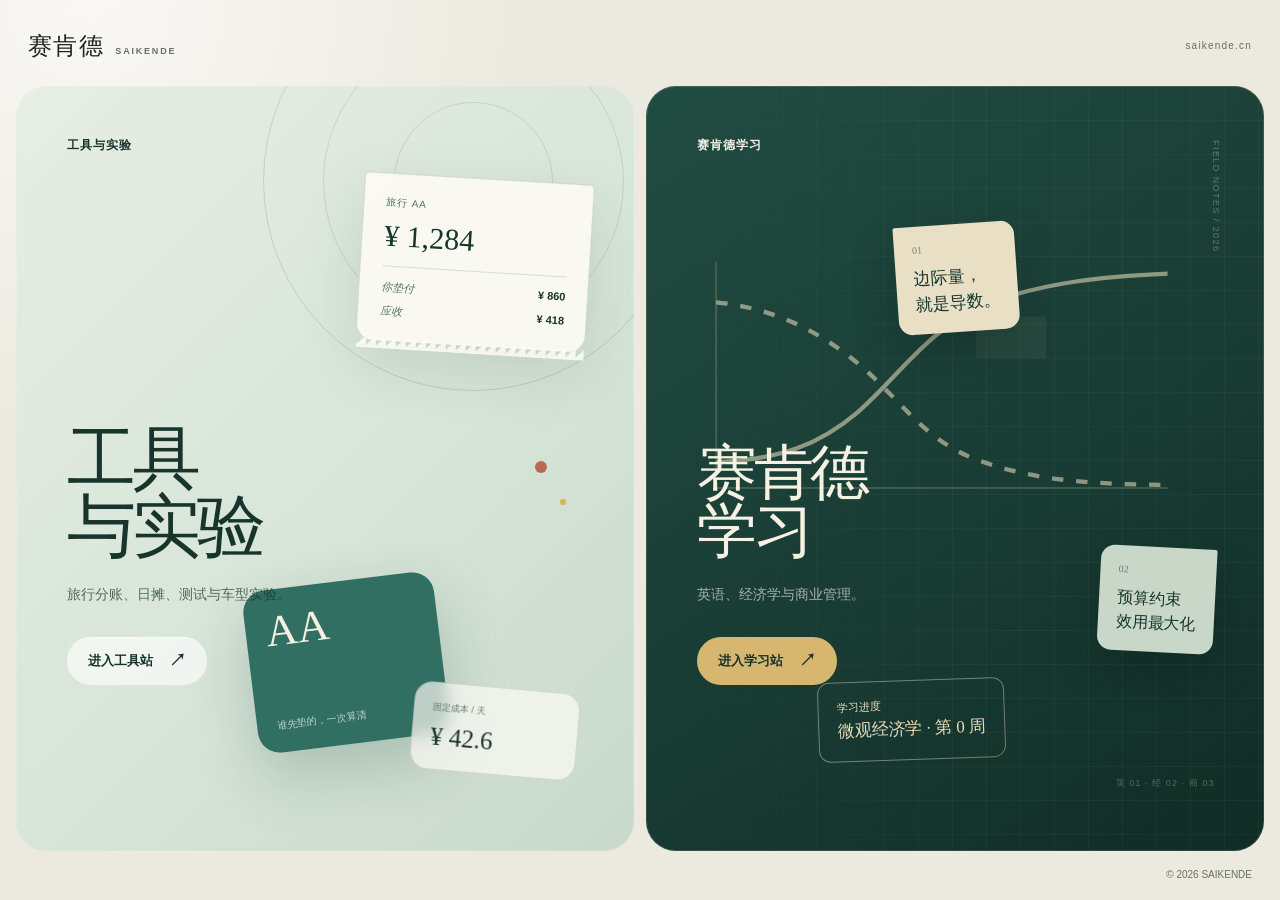
==== commit b2d84bad: "精简主站入口文案" ====
--- a/index.html
+++ b/index.html
@@ -4,11 +4,11 @@
   <meta charset="utf-8" />
   <meta name="viewport" content="width=device-width, initial-scale=1, viewport-fit=cover" />
   <title>赛肯德｜工具与学习</title>
-  <meta name="description" content="赛肯德的两个长期项目：做点能直接用的工具，也把真正重要的知识学深。" />
+  <meta name="description" content="赛肯德工具站与学习站入口。" />
   <meta name="theme-color" content="#ece9df" />
   <link rel="canonical" href="https://saikende.cn/" />
   <meta property="og:title" content="赛肯德｜工具与学习" />
-  <meta property="og:description" content="工具与实验，以及一条长期、诚实的学习路径。" />
+  <meta property="og:description" content="赛肯德工具站与学习站入口。" />
   <meta property="og:url" content="https://saikende.cn/" />
   <link rel="icon" href="data:image/svg+xml,%3Csvg xmlns='http://www.w3.org/2000/svg' viewBox='0 0 64 64'%3E%3Crect width='64' height='64' rx='17' fill='%232c665b'/%3E%3Cpath d='M42 23c-2-5.6-6.3-8-11.7-8-6.2 0-10.8 3.2-10.8 8 0 3.8 3 5.7 8.2 7' fill='none' stroke='%23fff' stroke-width='6.5' stroke-linecap='round'/%3E%3Cpath d='M34 32c5.8 1.5 8 3.7 8 7.2 0 5-5.1 8.1-11.5 8.1-5.8 0-10.1-2.2-11.5-7.2' fill='none' stroke='%23fff' stroke-width='6.5' stroke-linecap='round'/%3E%3C/svg%3E" />
   <link rel="stylesheet" href="./styles.css" />
@@ -20,19 +20,15 @@
         <span class="wordmark-cn">赛肯德</span>
         <span class="wordmark-en">SAIKENDE</span>
       </a>
-      <p class="topline">做点有用的，也学点真东西。</p>
-      <nav class="quick-nav" aria-label="站点入口">
-        <a href="https://tools.saikende.cn/">工具</a>
-        <a href="https://learn.saikende.cn/">学习</a>
-      </nav>
+      <span class="domain-note">saikende.cn</span>
     </header>
 
     <main class="gateways">
       <a class="wing wing--tools" href="https://tools.saikende.cn/">
         <div class="wing-copy">
           <p class="wing-label">工具与实验</p>
-          <h1>做点<br />直接能用的。</h1>
-          <p class="wing-desc">旅行分账、固定开支，还有几分钟能做完的小测试，以及关于审美和选择的轻实验。</p>
+          <h1>工具<br />与实验</h1>
+          <p class="wing-desc">旅行分账、日摊、测试与车型实验。</p>
           <span class="wing-action">进入工具站 <span aria-hidden="true">↗</span></span>
         </div>
 
@@ -55,8 +51,8 @@
       <a class="wing wing--learn" href="https://learn.saikende.cn/">
         <div class="wing-copy">
           <p class="wing-label">赛肯德学习</p>
-          <h1>学点<br />真正有用的。</h1>
-          <p class="wing-desc">英语、经济学与金融、商业与管理。把路线、资料、进度和真正学到的东西留在这里。</p>
+          <h1>赛肯德<br />学习</h1>
+          <p class="wing-desc">英语、经济学与商业管理。</p>
           <span class="wing-action">进入学习站 <span aria-hidden="true">↗</span></span>
         </div>
 
@@ -70,15 +66,14 @@
             <path d="M236 76H285V105H236Z" fill="currentColor" opacity=".1" />
           </svg>
           <div class="note note--one"><span>01</span>边际量，<br />就是导数。</div>
-          <div class="note note--two"><span>02</span>先画图，<br />再做题。</div>
-          <div class="note note--three">本周复盘<br /><b>把话说清楚</b></div>
+          <div class="note note--two"><span>02</span>预算约束<br />效用最大化</div>
+          <div class="note note--three">学习进度<br /><b>微观经济学 · 第 0 周</b></div>
           <div class="study-index">英 01 · 经 02 · 商 03</div>
         </div>
       </a>
     </main>
 
     <footer class="footer">
-      <p>赛肯德是长期维护的地方，不追热点，慢慢把东西做扎实。</p>
       <p>© 2026 SAIKENDE</p>
     </footer>
   </div>
--- a/styles.css
+++ b/styles.css
@@ -42,9 +42,9 @@
 
 .topbar {
   min-height: 70px;
-  display: grid;
-  grid-template-columns: 1fr auto 1fr;
+  display: flex;
   align-items: center;
+  justify-content: space-between;
   gap: 24px;
   padding: 4px 12px 15px;
 }
@@ -57,20 +57,7 @@
 }
 .wordmark-cn { font-family: var(--serif); font-size: 24px; letter-spacing: .06em; }
 .wordmark-en { color: var(--muted); font-size: 9px; font-weight: 700; letter-spacing: .2em; }
-.topline { margin: 0; color: var(--muted); font-family: var(--serif); font-size: 14px; letter-spacing: .03em; }
-.quick-nav { justify-self: end; display: flex; gap: 7px; }
-.quick-nav a {
-  display: inline-flex;
-  align-items: center;
-  min-height: 36px;
-  padding: 0 14px;
-  border: 1px solid var(--line);
-  border-radius: 999px;
-  font-size: 12px;
-  text-decoration: none;
-  transition: background .18s ease, border-color .18s ease;
-}
-.quick-nav a:hover { background: rgba(255,255,255,.55); border-color: rgba(27,36,31,.25); }
+.domain-note { color: var(--muted); font-size: 10px; letter-spacing: .12em; }
 
 .gateways {
   flex: 1;
@@ -327,7 +314,7 @@
 
 .footer {
   display: flex;
-  justify-content: space-between;
+  justify-content: flex-end;
   gap: 24px;
   padding: 18px 12px 4px;
   color: var(--muted);
@@ -336,8 +323,6 @@
 .footer p { margin: 0; }
 
 @media (max-width: 920px) {
-  .topbar { grid-template-columns: 1fr auto; }
-  .topline { display: none; }
   .gateways { grid-template-columns: 1fr; }
   .wing { min-height: 660px; }
   .wing-copy { min-height: 660px; }
@@ -350,7 +335,6 @@
   .shell { padding: 10px; }
   .topbar { min-height: 62px; padding: 2px 4px 11px; }
   .wordmark-cn { font-size: 21px; }
-  .quick-nav { display: none; }
   .gateways { gap: 9px; }
   .wing { min-height: 610px; border-radius: 24px; }
   .wing-copy { min-height: 610px; padding: 28px 24px 26px; }
